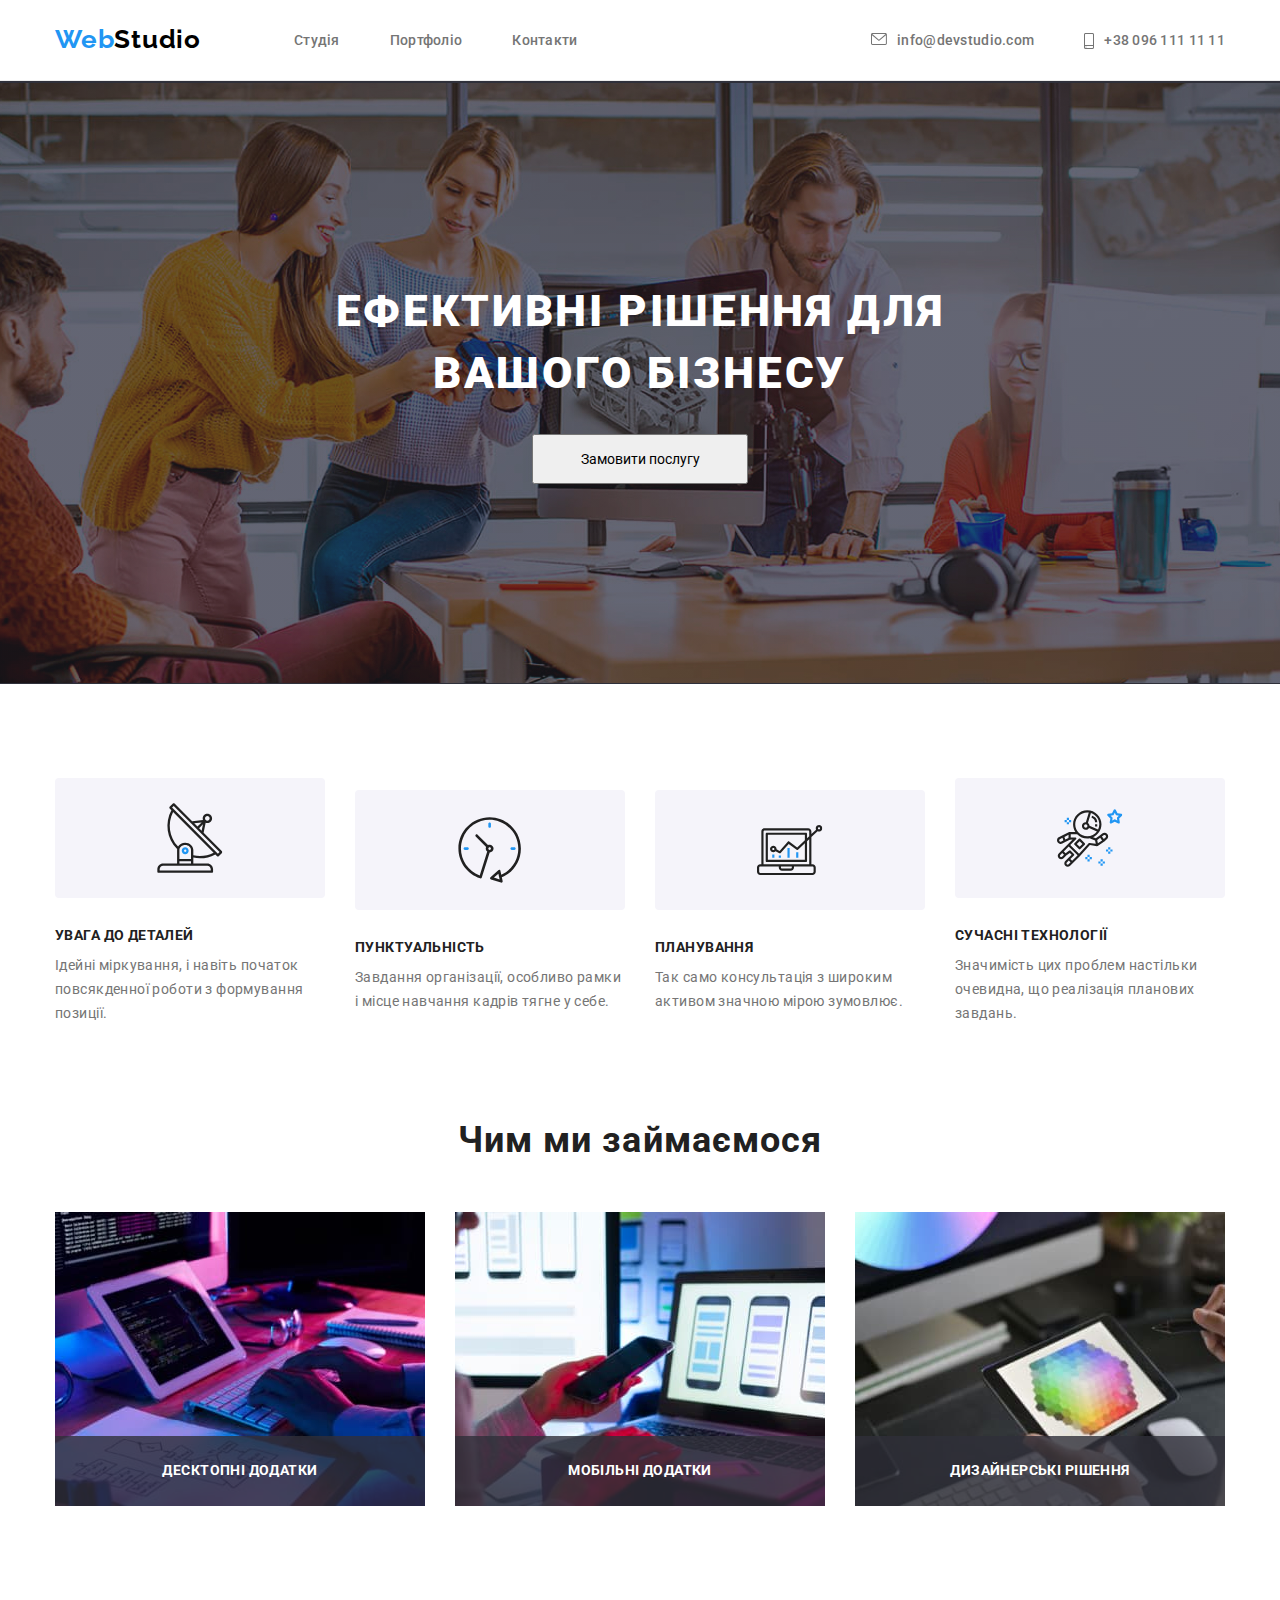
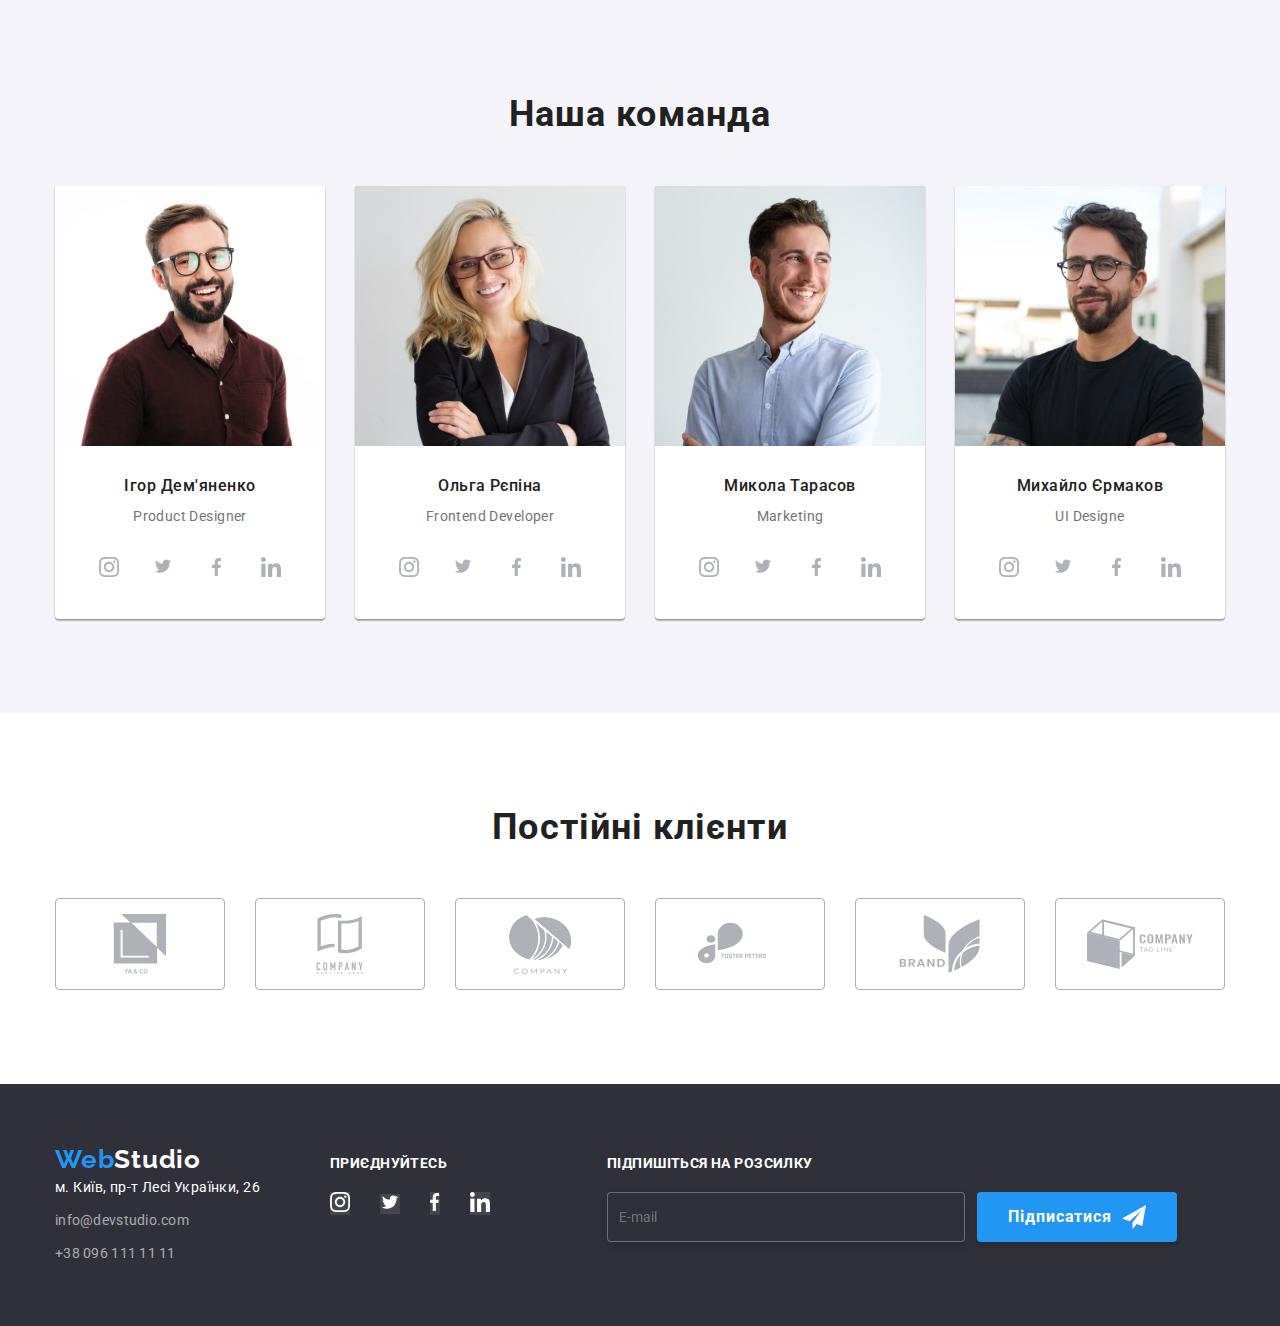
==== index.html @ f2c95564 "Добавляет много чего" ====
<!DOCTYPE html>
<html lang="uk">
  <head>
    <meta charset="UTF-8" />
    <meta http-equiv="X-UA-Compatible" content="IE=edge" />
    <meta name="viewport" content="width=device-width, initial-scale=1.0" />
    <link
      rel="stylesheet"
      href="https://cdnjs.cloudflare.com/ajax/libs/modern-normalize/1.1.0/modern-normalize.min.css"
    />
    <link rel="preconnect" href="https://fonts.googleapis.com" />
    <link rel="preconnect" href="https://fonts.gstatic.com" crossorigin />
    <link
      href="https://fonts.googleapis.com/css2?family=Raleway:wght@700&family=Roboto:wght@400;500;700;900&display=swap"
      rel="stylesheet"
    />
    <link rel="stylesheet" href="./css/styles.css" />
    <link rel="stylesheet" href="./css/header.css">
    <link rel="stylesheet" href="./css/logo.css">
    <link rel="stylesheet" href="./css/main.min.css">
    <title>Web Studio</title>
  </head>
  <body>
    <header class="header">
      <div class="container">
        <div class="header__flex">
            <nav class="header__nav">
              <a class="logo header__logo" href="./index.html"><span class="logo__cover">Web</span>Studio</a>
                <ul class="list header__list">
                  <li>
                    <a class="link header__link header__link--active" href="./index.html">Студія</a>
                  </li>
                  <li>
                    <a class="link header__link" href="./portfolio.html">Портфоліо</a>
                  </li>
                  <li>
                    <a class="link header__link" href="#">Контакти</a>
                  </li>
                </ul>
              </nav>
            <ul class="list header__list-contact">
              <li>
                <a class="link contact header__contact" href="mailto:info@devstudio.com"><svg width="16" height="12">
                  <use href="./images/icons.svg#envelope"></use>
                </svg>info@devstudio.com</a>
              </li>
              <li>
                <a class="link contact header__contact" href="tel:+380961111111"><svg width="10" height="16">
                  <use class="icon" href="./images/icons.svg#smartphone">
                  </use>
                </svg>+38 096 111 11 11</a>
              </li>
            </ul>
        </div>
      </div>
    </header>
    <main>
      <section class="hero">
        <div class="container"> 
          <h1 class="hero__title">Ефективні рішення для вашого бізнесу</h1>
          <button class="buttom hero__button" data-modal-open type="button">
            <span class="hero__button-text">Замовити послугу<span>
          </button>
        </div>
      </section>
      <section class="features">
        <div class="container">
            <h2 class="visually-hidden">Особливості</h2>
          <ul class="list list-cards">
            <li class="list-cards__card">
              <div class="features__icon">
                <svg width="65.32" height="70">
                  <use href="./images/icons.svg#group"></use>
                </svg>
              </div>
              <h3 class="features__title">Увага до деталей</h3>
              <p class="features__text">
                Ідейні міркування, і навіть початок повсякденної роботи з формування позиції.
              </p>
            </li>
            <li class="list-cards__card">
              <div class="features__icon">
                <svg width="65.32" height="70">
                  <use href="./images/icons.svg#clock"></use>
                </svg>
              </div>
              <h3 class="features__title">Пунктуальність</h3>
              <p class="features__text">Завдання організації, особливо рамки і місце навчання кадрів тягне у себе.</p>
            </li>
            <li class="list-cards__card">
              <div class="features__icon">
                <svg width="65.32" height="70">
                  <use href="./images/icons.svg#diagram"></use>
                </svg>
              </div>
              <h3 class="features__title">Планування</h3>
              <p class="features__text">Так само консультація з широким активом значною мірою зумовлює.</p>
            </li>
            <li class="list-cards__card">
              <div class="features__icon">
                <svg width="65.32" height="70">
                  <use href="./images/icons.svg#astronaut"></use>
                </svg>
              </div>
              <h3 class="features__title">Сучасні технології</h3>
              <p class="features__text">
                Значимість цих проблем настільки очевидна, що реалізація планових завдань.
              </p>
            </li>
          </ul>
        </div>
      </section>
      <section class="development">
        <div class="container">
            <h2 class="title title--center">Чим ми займаємося</h2>
          <ul class="list list-cards">
            <li class="development__item"><img src="./images/1.jpg" alt="розробка програми" width="370" height="294" />
            <div class="development__label">
                <h3 class="development__title">Десктопні додатки</h3>
              </div>
            </li>
            <li class="development__item">
              <img 
                src="./images/2.jpg"
                alt="розробка дизайну для мобільних програм"
                width="370"
                height="294"
              />
              <div class="development__label">
                <h3 class="development__title">Мобільні додатки</h3>
              </div>
            </li>
            <li class="development__item">
              <img src="./images/3.jpg" alt="вибір кольору до дизайну" width="370" height="294" />
              <div class="development__label">
                <h3 class="development__title">Дизайнерські рішення</h3>
              </div>
            </li>
          </ul>
        </div>
      </section>
     <section class="employee">
        <div class="container">
          <h2 class="title title--center">Наша команда</h2>
          <ul class="list list-cards">
            <li class="list-cards__card employee__cart">
              <img
                src="./images/4.jpg"
                alt="чоловік у червоній сорочці на білому тлі"
                width="270"
                height="260"
              />
              <div class="employee__label">
                <h3 class="employee__title">Ігор Дем'яненко</h3>
                <span class="employee__text">Product Designer</span>
                <ul class="list list-social">
                <li class="list-social__item">
                  <a class="link-social" href="">
                    <svg width="20" height="20">
                      <use href="./images/icons.svg#instagram"></use>
                    </svg>
                  </a>
                </li>
                <li class="list-social__item">
                  <a class="link-social" href="">
                    <svg width="20" height="16.25">
                      <use href="./images/icons.svg#twitter"></use>
                    </svg>
                  </a>
                </li>
                <li class="list-social__item">
                  <a class="link-social" href="">
                    <svg class="social-icon" width="10" height="20">
                      <use href="./images/icons.svg#facebook"></use>
                    </svg>
                  </a>
                </li>
                <li class="list-social__item">
                  <a class="link-social" href="">
                    <svg class="social-icon" width="20" height="20">
                      <use href="./images/icons.svg#linkedin"></use>
                    </svg>
                  </a>
                </li>
              </ul>
            </div>
            </li>
            <li class="list-cards__card employee__cart">
              <img
                src="./images/5.jpg"
                alt="женьшина в чорний жакет на білому тлі"
                width="270"
                height="260"
              />
              <div class="employee__label">
                <h3 class="employee__title">Ольга Рєпіна</h3>
                <span class="employee__text">Frontend Developer</span>
                  <ul class="list list-social">
                <li class="list-social__item">
                  <a class="link-social" href="">
                    <svg width="20" height="20">
                      <use href="./images/icons.svg#instagram"></use>
                    </svg>
                  </a>
                </li>
                <li class="list-social__item">
                  <a class="link-social" href="">
                    <svg width="20" height="16.25">
                      <use href="./images/icons.svg#twitter"></use>
                    </svg>
                  </a>
                </li>
                <li class="list-social__item">
                  <a class="link-social" href="">
                    <svg class="social-icon" width="10" height="20">
                      <use href="./images/icons.svg#facebook"></use>
                    </svg>
                  </a>
                </li>
                <li class="list-social__item">
                  <a class="link-social" href="">
                    <svg class="social-icon" width="20" height="20">
                      <use href="./images/icons.svg#linkedin"></use>
                    </svg>
                  </a>
                </li>
              </ul>
              </div>
            </li>
            <li class="list-cards__card employee__cart">
              <img
                src="./images/6.jpg"
                alt="чоловік у синій сорочці на білому тлі"
                width="270"
                height="260"
              />
              <div class="employee__label">
                <h3 class="employee__title">Микола Тарасов</h3>
                <span class="employee__text">Marketing</span>
                  <ul class="list list-social">
                <li class="list-social__item">
                  <a class="link-social" href="">
                    <svg width="20" height="20">
                      <use href="./images/icons.svg#instagram"></use>
                    </svg>
                  </a>
                </li>
                <li class="list-social__item">
                  <a class="link-social" href="">
                    <svg width="20" height="16.25">
                      <use href="./images/icons.svg#twitter"></use>
                    </svg>
                  </a>
                </li>
                <li class="list-social__item">
                  <a class="link-social" href="">
                    <svg class="social-icon" width="10" height="20">
                      <use href="./images/icons.svg#facebook"></use>
                    </svg>
                  </a>
                </li>
                <li class="list-social__item">
                  <a class="link-social" href="">
                    <svg class="social-icon" width="20" height="20">
                      <use href="./images/icons.svg#linkedin"></use>
                    </svg>
                  </a>
                </li>
              </ul>
              </div>
            </li>
            <li class="list-cards__card employee__cart">
              <img
                src="./images/7.jpg"
                alt="чоловік у чорній футболці на даху"
                width="270"
                height="260"
              />
              <div class="employee__label">
                <h3 class="employee__title">Михайло Єрмаков</h3>
                <span class="employee__text">UI Designe</span>
                  <ul class="list list-social">
                <li class="list-social__item">
                  <a class="link-social" href="">
                    <svg width="20" height="20">
                      <use href="./images/icons.svg#instagram"></use>
                    </svg>
                  </a>
                </li>
                <li class="list-social__item">
                  <a class="link-social" href="">
                    <svg width="20" height="16.25">
                      <use href="./images/icons.svg#twitter"></use>
                    </svg>
                  </a>
                </li>
                <li class="list-social__item">
                  <a class="link-social" href="">
                    <svg class="social-icon" width="10" height="20">
                      <use href="./images/icons.svg#facebook"></use>
                    </svg>
                  </a>
                </li>
                <li class="list-social__item">
                  <a class="link-social" href="">
                    <svg class="social-icon" width="20" height="20">
                      <use href="./images/icons.svg#linkedin"></use>
                    </svg>
                  </a>
                </li>
              </ul>
              </div>
            </li>
          </ul>
        </div>
      </section>
      <section  class="clients">
        <div class="container">
          <h2 class="title title--center">Постійні клієнти</h2>
          <ul class="list">
            <li>
              <a class="clients__link" href="">
                <svg width="106" height="60">
                  <use href="./images/icons.svg#company-1"></use>
                </svg>
              </a>
            </li>
            <li>
              <a class="clients__link" href="">
                <svg width="106" height="60">
                  <use href="./images/icons.svg#company-2"></use>
                </svg>
              </a>
            </li>
            <li>
              <a class="clients__link" href="">
                <svg width="106" height="60">
                  <use href="./images/icons.svg#company-3"></use>
                </svg>
              </a>
            </li>
            <li>
              <a class="clients__link" href="">
                <svg width="106" height="60">
                  <use href="./images/icons.svg#company-4"></use>
                </svg>
              </a>
            </li>
            <li>
              <a class="clients__link" href="">
                <svg width="106" height="60">
                  <use href="./images/icons.svg#company-5"></use>
                </svg>
              </a>
            </li>
            <li>
              <a class="clients__link" href="">
                <svg width="106" height="60">
                  <use href="./images/icons.svg#company-6"></use>
                </svg>
              </a>
            </li>
          </ul>
        </div>
      </section>
    </main>
    <footer class="bottom-section">
      <div class="container">
        <div class="bottom-contact"> 
          <a class="logo logo--white" href="./index.html">
          <span class="logo__cover">Web</span>Studio</a>
        <address class="bottom-text"><span class="bottom-span">м. Київ, пр-т Лесі Українки, 26</span></address>
        <address>
          <ul>
          <span class="bottom-span"><a class="link bottom-contact" href="mailto:info@devstudio.com">info@devstudio.com</a></span>
          <a class="link bottom-contact" href="tel:+380961111111">+38 096 111 11 11</a>
          </ul>
        </address>
      </div>
        <div class="social-card">
          <h3 class="bottom-title">Приєднуйтесь</h3>
          <ul class="list social-list" >
            <li class="social-item">
              <a class="social-link" href="">
                <svg class="social-icon" width="20" height="20">
                  <use href="./images/icons.svg#instagram"></use>
                </svg>
              </a>
            </li>
            <li class="social-item">
              <a class="social-link" href="">
                <svg class="social-icon"  width="20" height="16.25">
                  <use href="./images/icons.svg#twitter"></use>
                </svg>
              </a>
            </li>
            <li class="social-item">
              <a class="social-link" href="">
                <svg class="social-icon" width="10" height="20">
                  <use href="./images/icons.svg#facebook"></use>
                </svg>
              </a>
            </li>
            <li class="social-item">
              <a class="social-link" href="">
                <svg class="social-icon" width="20" height="20">
                  <use href="./images/icons.svg#linkedin"></use>
                </svg>
              </a>
            </li>
          </ul>
        </div>
        <form class="footer-form" name="subscription-form">
          <div role="group" class="subscription-fieldset">
            <h3 class="subscription-title">Підпишіться на розсилку</h3>
            <label for="subscription" class="subscription-label visually-hidden">E-mail</label>
            <input type="email" id="subscription" class="subscription-input" placeholder="E-mail">
          </div>
          <button type="submit" class="subscription-button">
            <span class="subscription-text">Підписатися</span>
            <svg class="subscription-icon" width="24" height="24">
              <use href="./images/icons.svg#send-icon"></use>
            </svg>
          </button>
        </form>
      </div>
    </footer>
    <div class="backdoor is-hidden" data-modal>
      <div class="modal">
        <buttom class="close-buttom" type="buttom" data-modal-close>
          <svg class="close-icon" width="18" height="18">
            <use href="./images/icons.svg#close-icon"></use>
          </svg>
        </buttom>
        <form class="modal-form">
            <h3 class="modal-title">Залиште свої дані, ми вам передзвонимо</h3>
            <div class="modal-field">
              <label for="name" class="modal-ladel">Ім'я</label>
              <input type="text" name="user-name" id="name" class="modal-input">
                <svg width="18" height="18" class="modal-icon">
                  <use href="./images/icons.svg#person-icon"></use>
                </svg>
            </div>
            <div class="modal-field">
              <label for="tel" class="modal-ladel">Телефон</label>
              <input type="text" name="user-tel" id="tel" class="modal-input">
              <svg width="18" height="18" class="modal-icon">
                <use href="./images/icons.svg#phone-icon"></use>
              </svg>
            </div>
            <div class="modal-field">
              <label for="email" class="modal-ladel">Пошта</label>
              <input type="email" name="user-email" id="email" class="modal-input">
              <svg width="18" height="18" class="modal-icon">
                <use href="./images/icons.svg#email-icon"></use>
              </svg>
            </div>
            <div class="modal-field">
              <label for="comment" class="modal-ladel">Коментар</label>
              <textarea name="user-comment" id="comment" class="modal-input" placeholder="Введіть текст"></textarea>
            </div>
            <div class="modal-checkbox">
              <input type="checkbox" name="contract" id="contract" class="checkbox-input visually-hidden">
              </label>
              <svg width="16" height="15" class="checkbox-icon">
                <use href="./images/icons.svg#check-icon"></use>
              </svg>
              <label for="contract" class="checkbox-label"> 
                Погоджуюся з розсилкою та приймаю
              </label>
                <a href="" class="modal-link">Умови договору</a>
            </div>
            <button type="submit" class="button modal-buttom">Відправити</button>
          </form>
      </div>
    </div>
    <script src="./js/modal.js"></script>
  </body>
</html>
---- css/styles.css ----
:root{
    --pramary-icon-color:#AFB1B8;
    --secondery-icon-color:#fff;
    --pramary-ivon-color-bottom:rgba(255, 255, 255, 0.1);

    --background-color: #FFF;
    --pramiry-color: #757575;
    --secondory-color:#212121;
    --company-color:#2196F3;

    --footer-contact-color: rgba(255, 255, 255, 0.6);

    --pramiry-button-color: #fff;
    --secondory-button-color: #212121;
    --pramiry-button-background-color: #2196F3;
    --secondory-button-background-color: #F5F4FA; 
}

/* body
{
    color: var(--pramiry-color);
    background-color: var(--background-color);
    font-family: 'Roboto', sans-serif;
    font-size: 14px;

    letter-spacing: 0.03em;
}

img{
    display: block;
    max-width: 100%;
    height: auto;    
}

h1,
h2,
h3,
p,
ul
{
    margin: 0px;
    padding: 0px;   
} */

/* visually hidden */
/* .visually-hidden {
    position: absolute;
    white-space: nowrap;
    width: 1px;
    height: 1px;
    overflow: hidden;
    border: 0;
    padding: 0;
    clip: rect(0 0 0 0);
    clip-path: inset(50%);
    margin: -1px;
} */

/* Container */
/* .container{
    width: 1200px;

    margin-left: auto;
    margin-right: auto;

    padding-left: 15px;
    padding-right: 15px;
} */
/* list */
/* .list {
    display: flex;
    list-style: none;
} */

/* links */
/* .link {
    color: inherit;

    transition-property: color;
    transition-duration: 250ms;
    transition-timing-function: cubic-bezier(0.4, 0, 0.2, 1);

    font-size: inherit;

    line-height: 1.14;
    letter-spacing: 0.02em;
    text-decoration: none;
}
.link:hover,
.link:focus {
    color: var(--company-color);
    fill:currentColor;
} */

/* button */
/* .button {
    cursor: pointer;

    transition-property:color, background-color, box-shadow;
    transition-duration: 250ms;
    transition-timing-function: cubic-bezier(0.4, 0, 0.2, 1);

    padding: 6px 22px;

    color: var(--secondory-button-color);
    background-color: var(--secondory-button-background-color);

    font-family: inherit;
    font-weight: 500;
    font-size: 16px;

    border-radius: 4px;
    
    line-height: 1.6;
    letter-spacing: 0.03em;

    border: 0;
} */
/* .button:hover,
.button:focus {
    color: var(--pramiry-button-color);
    background-color: var(--pramiry-button-background-color);
    box-shadow: 0px 3px 1px rgba(0, 0, 0, 0.1), 0px 1px 2px rgba(0, 0, 0, 0.08), 0px 2px 2px rgba(0, 0, 0, 0.12);
} */
/* title */
/* .title {
    text-align: center;

    margin-bottom: 50px;

    color: var(--secondory-color);

    font-weight: 700;
    font-size: 36px;

    line-height: 1.16;
    letter-spacing: 0.03em;
} */

/* header */
/* .header-section{
    border-bottom: 1px solid #ECECEC;
}
.flex-header{
    display: flex;
    align-items: center;
    justify-content: space-between;
}
.flex-nav{
    display: flex;
    align-items: center;
    gap: 93px;
}
.list-nav{
    display: flex;
    gap:50px;
}
.list-nav .navigation-link{
    padding-top: 33px;
    padding-bottom: 31px;
} */
/* .logo{
    color: #000000;

    font-family: 'Raleway';
    font-weight: 700;
    font-size: 26px;

    line-height: 1.2;
    letter-spacing: 0.03em;

    text-decoration: none;
} */
/* .logo-cover{
    padding-top: 24px;
    padding-bottom: 25px;
    color: var(--company-color);
} */
/* .navigation-link {
    position: relative;
    color: var(--secondory-color);

    font-weight: 500;

    line-height: 1.14;
    letter-spacing: 0.02em;
}
.transition-link::after
{
    display: block;
    position: absolute;
    bottom: 0px;
    
    transform: scaleX(0);
    transition-property: transform;
    transition-duration: 250ms;
    transition-timing-function: cubic-bezier(0.4, 0, 0.2, 1);
    
    background-color: var(--company-color);
    
    border-radius: 2px;
    width: 100%;
    height: 4px;
    content: '';
}
.transition-link:hover::after,
.transition-link:focus::after{
    transform: scaleX(1);
}
.link.this-page{
    position: relative;

    color: var(--company-color);
}
*/
/* .this-page::after
{
    display: flex;
    position: absolute;
    bottom: 0px;

    background-color: var(--company-color);

    border-radius: 2px;
    width: 100%;
    height: 4px;
    content: '';    
} */
/* .top-contact {
    padding-top: 33px;
    padding-bottom: 31px;

    display: flex;
    align-items: center;
    gap: 10px;
    fill: currentColor;

    font-weight: 500;

    line-height: 1.14;
    letter-spacing: 0.02em;
} */
/* .list.list-contact{
    gap: 50px;
} */
/* hero section */
/* .hero-section{
    background-image: linear-gradient(rgba(47, 48, 58, 0.4),rgba(47, 48, 58, 0.4)),url("../images/hero-image.jpg");
    background-size: 1600px;
    background-repeat: no-repeat;
    background-position: center;

    padding-bottom: 200px;
    padding-top: 200px;

    background-color: #2F303A;
}
.hero-title{
    margin-bottom: 30px;

    text-align: center;
    margin-left: auto;
    margin-right: auto;

    max-width: 696px;

    color: #FFFFFF;

    font-weight: 900;
    font-size: 44px;

    line-height: 1.4;
    letter-spacing: 0.06em;

    text-transform: uppercase;
}
.hero-button{
    padding: 0px;
    margin-left: auto;
    margin-right: auto;
    display: block;

    background-color: var(--company-color);
    color: var(--pramiry-button-color);
    box-shadow: 0px 4px 4px rgba(0, 0, 0, 0.15);

    font-family: inherit;
    font-weight: 700;
    font-size: 16px;
    line-height: 1.9;

    letter-spacing: 0.06em;

    border: none;
    border-radius: 4px;

    cursor: pointer;
}
.hero-button .button-text{

    display: block;
    padding: 10px 32px;
} */
/* features section */
/* .features-section{
    padding-top: 94px;
    padding-bottom: 0px;
}
.features-icon{
    display: flex;
    justify-content: center;
    align-items: center;

    margin-bottom: 30px;

    width: 270px;
    height: 120px;

    background: #F5F4FA;
    border-radius: 4px;
}
.features-title{
    margin-bottom: 10px;

    color: var(--secondory-color);

    font-weight: 700;
    font-size: inherit;
    
    line-height: 1.14;
    letter-spacing: 0.03em;
    text-transform: uppercase;
}
.list-features{
    flex-wrap: wrap;
    gap:30px;
}
.list-features .item{
    flex-basis: calc((100%-90px)/5);
}
.features-text{
    line-height: 1.71em;
} */
/* development-section */
/* .development-section{
    padding-top: 94px;
    padding-bottom: 94px;
}
.list-developmen{
    flex-wrap: wrap;
    gap: 30px;
    justify-content: center;
}
.developmen-item{
    position: relative;
}
.developmen-div
{
    position: absolute;

    bottom: 0px;

    padding-top: 27px;

    background-color: rgba(47, 48, 58, 0.8);
    width: 370px;
    height: 70px;    
}
.developmen-title{
    font-weight: 700;
    font-size: 14px;
    line-height: 1.14em;
    text-transform: uppercase;
    color: #FFFFFF;
} */
/* employee section */
/* .employee-section{
    background-color: #F5F4FA;

    padding-top: 94px;
    padding-bottom: 94px;
}
.list-employee{
    flex-wrap: wrap;
    gap: 30px;
    justify-content: center;
}
.employee-cart{
    background-color: var(--background-color);
    box-shadow: 0px 1px 3px rgba(0, 0, 0, 0.12), 0px 1px 1px rgba(0, 0, 0, 0.14), 0px 2px 1px rgba(0, 0, 0, 0.2);
    border-radius: 0px 0px 4px 4px;
} */    
/* .card-text{
    text-align: center;
    padding-top: 30px;
    padding-bottom: 30px;
}
.employee-card-title{
    margin-bottom: 10px;

    color: var(--secondory-color);

    font-weight: 500;
    font-size: 16px;

    line-height: 1.19;
    letter-spacing: 0.03em;
}
.employee-card-text{
    line-height: 1.71;
} */

/* .social-list {
    display: flex;
    justify-content: center;
    margin-top: 16px;
    gap: 10px;
}

.social-item {
    width: 44px;
    height: 44px;
    border-radius: 50%;
    background-color: var(--background-color);
}

.social-link {
    transition-property: fill, background-color;
    transition-duration: 250ms;
    transition-timing-function: cubic-bezier(0.4, 0, 0.2, 1);
    fill: var(--pramary-icon-color);
}

.social-link:hover,
.social-link:focus {
    background-color: var(--company-color);
    fill: var(--secondery-icon-color);
}
.social-link{
    display: flex;
    width: 44px;
    height: 44px;
    border-radius: 50%;
    justify-content: center;
    align-items: center;
    gap: 10px;
} */
/* clients section */
.clients-section{
    padding-top: 94px;
    padding-bottom: 94px;
}
.clients-list{
    justify-content: center;
    gap: 30px;
}
.clients-link{
    display: flex;
    justify-content: center;
    align-items: center;

    transition-property: fill, border-color;
    transition-duration: 250ms;
    transition-timing-function: cubic-bezier(0.4, 0, 0.2, 1);

    fill: var(--pramary-icon-color);

    width: 170px;
    height: 92px;

    border: 1px solid #AFB1B8;
    border-radius: 4px;
}
.clients-link:hover,
.clients-link:focus{
    border-color: var(--company-color);
    fill: var(--company-color);
}
/* footer */
.bottom-section{
    background-color: #2F303A;
}
.bottom-section .container
{
    display: flex;
    align-items: baseline; 
    padding-top: 60px;
    padding-bottom: 60px;
}
/* .logo.bottom-logo {
    display: block;
    color: #FFFFFF;
    margin-bottom: 20px;
} */
.bottom-text{
    color: #fff;

    font-style: inherit;
    font-weight: 400;

    line-height: 1.7;
    letter-spacing: 0.03em;
}
.bottom-span{
    display: block;
   margin-bottom: 9px; 
}
.bottom-contact {
    color: rgba(255, 255, 255, 0.6);

    font-weight: 400;
    font-style:normal;

    line-height: 1.7;
    letter-spacing: 0.03em;
}
.bottom-title{
    margin-bottom : 20px;

    color: #fff;

    font-size: 14px;
    font-weight: 700;
    line-height: 1.14;
    letter-spacing: 0.03em;
    text-transform: uppercase;

}
.social-card{
    margin-left: 70px;
}
.social-card .social-item{
    background-color: var(--pramary-ivon-color-bottom);
}
.social-card .social-link{
    fill: var(--secondery-icon-color);
}
.social-card .social-link:hover,
.social-card .social-link:focus{
    background-color: var(--company-color);

}
/* Footer form */
.footer-form{
    display: flex;
    justify-content: center;
    align-items: flex-end;
    margin-left: 117px;
}
.subscription-title{
    margin-bottom: 20px;

    color: #fff;

    font-size: 14px;
    font-weight: 700;
    line-height: 1.14;
    letter-spacing: 0.03em;
    text-transform: uppercase;
}

.subscription-input{
    color: #fff;

    padding: 11px;

    background-color: #2F303A;
    filter: drop-shadow(0px 4px 4px rgba(0, 0, 0, 0.15));

    outline: none;
    border-radius: 4px;
    border: 1px solid rgba(255, 255, 255, 0.3);

    width: 358px;
    height: 50px;

}
.subscription-button{
    margin-left: 12px;
    display: flex;
    justify-content: center;
    align-items: center;
    gap:10px;

    width: 200px;
    height: 50px;

    border: none;
    border-radius: 4px;

    background-color: var(--company-color);

    box-shadow: 0px 4px 4px rgba(0, 0, 0, 0.15);
}
.subscription-text{
    color: #fff;
    font-weight: 700;
    font-size: 16px;
    line-height: 1.8;
    letter-spacing: 0.06em;
}
.subscription-icon{
    fill: #fff;
}

/* product section */
.product-section{
    padding-top: 94px;
    padding-bottom: 94px;
}
.list-botton
{
    display: flex;
    justify-content: center;
    align-items: center;
    
    margin-bottom: 56px;
}
.list-botton .item:not(:last-child)
{
    margin-right: 8px;    
}
.product-card{
    flex-wrap: wrap;
    gap: 30px;
    justify-content: center;
}
.product-item{
    position: relative;
    overflow: hidden;
    transition-property: box-shadow;
    transition-duration: 250ms;
    transition-timing-function: cubic-bezier(0.4, 0, 0.2, 1);

    background-color: var(--background-color);
    border: 1px solid #EEEEEE;
    width: 370px;
}
.product-link{
    overflow: hidden;
    text-decoration: none;
}
.product-description {
    position: absolute;
    left: 0px;
    top: 0px;
    width: 100%;
    height: 100%;
    transform: translateY(100%);
    transition-property: transform;
    transition-duration: 250ms;
    transition-timing-function: cubic-bezier(0.4, 0, 0.2, 1);

    background-color: rgba(33, 150, 243, 0.9);
}
.description-text{
    margin: 63px 24px;
}
.product-item:focus,
.product-item:hover {
    box-shadow: 0px 1px 1px rgba(0, 0, 0, 0.12), 0px 4px 4px rgba(0, 0, 0, 0.06), 1px 4px 6px rgba(0, 0, 0, 0.16);
}
.product-link:hover .product-description,
.product-link:focus .product-description{
    transform: translateY(0%);
}
.description-text{
    font-size: 18px;
    line-height: 1.55em;
    
    letter-spacing: 0.03em;
    
    color: #FFFFFF;
}
.product-title{
    margin-bottom: 4px;
    color: var(--secondory-button-color);

    font-weight: 700;
    font-size: 18px;
    line-height: 2;

    letter-spacing: 0.06em;
}
.product-text{
    position: relative;
    z-index: 1;
    padding: 20px 24px;
    border: 1px solid #EEEEEE;
    background-color: var(--background-color);
}
.product-span{
    color: var(--pramiry-color);

    font-size: 16px;

    line-height: 1.8;
    letter-spacing: 0.03em;
}
/* Modal */
.backdoor{
    position: fixed;
    opacity: 1;
    transition-property: opacity, visibility;
    transition-duration: 250ms;
    transition-timing-function: cubic-bezier(0.4, 0, 0.2, 1);

    left: 0px;
    top: 0px;
    width: 100%;
    height: 100%;

    background-color: rgba(0, 0, 0, 0.2);
}
.backdoor.is-hidden
{
    opacity: 0;
}
.modal{
    position: absolute;

    transition-property: border-color;
    transition-duration: 250ms;
    transition-timing-function: cubic-bezier(0.4, 0, 0.2, 1);

    top: 50%;
    left: 50%;

    transform: translate(-50%, -50%);

    z-index: 3;

    width: 528px;
    height: 581px;

    background-color: var(--background-color);
}
.close-buttom {
    display: flex;
    align-items: center;
    justify-content: center;

    transition-property: fill;
    transition-duration: 250ms;
    transition-timing-function: cubic-bezier(0.4, 0, 0.2, 1);

    position: absolute;
    right: 8px;
    top: 8px;

    border-radius: 50%;

    width: 30px;
    height: 30px;
    background-color: var(--background-color);
    border: 1px solid rgba(0, 0, 0, 0.1);
}
.close-buttom:hover,
.close-buttom:focus{
    fill: var(--company-color);
    cursor: pointer;
}
.is-hidden{
    opacity: 0;
    pointer-events: none;
    visibility: hidden;
}

/* Modal form */
.modal-form{
    margin: 40px;
}
.modal-title{
    margin-bottom: 12px;

    color: var(--secondory-color);
    font-size: 20px;
    line-height: 1.15;
    text-align: center;
    letter-spacing: 0.03em;
}
.modal-field{
    position: relative;
    margin-bottom: 10px;
}
.modal-ladel{
    display: block;

    margin-bottom: 4px;

    font-size: 12px;
    line-height: 1.16;
    letter-spacing: 0.01em;

    cursor: pointer;
}
.modal-input{

    padding: 11px 11px 11px 32px;

    width: 100%;
    height: 40px;   
    border-radius: 4px;

    border: 1px solid rgba(33, 33, 33, 0.2);
    border-radius: 4px;
    outline: none;

    cursor: pointer;
}
.modal-input{
    transition-property: border-color;
    transition-duration: 250ms;
    transition-timing-function: cubic-bezier(0.4, 0, 0.2, 1);
}
.modal-icon {
    transition-property: fill;
    transition-duration: 250ms;
    transition-timing-function: cubic-bezier(0.4, 0, 0.2, 1);

    position: absolute;
    left: 12px;
    top: 28px;

    cursor: pointer;
}
.modal-input:hover,
.modal-input:focus
{
    border-color: var(--company-color);
}
.modal-input:hover ~ .modal-icon,
.modal-input:focus~.modal-icon
{
    fill:var(--company-color);  
}
textarea[class="modal-input"]{
    resize: none;
    height: 120px;
    margin-bottom: 10px;
}
.modal-input::placeholder {
    font-size: 12px;
    line-height: 1.16;
    letter-spacing: 0.01em;
}
.modal-checkbox{
    position: relative;
    text-align: center;
    margin-bottom: 30px;
}
.modal-link{
    color: var(--company-color);
    cursor: pointer;

}
.modal-buttom{
    display: block;

    font-weight: 700;
    font-size: 16px;
    line-height: 1.8;

    letter-spacing: 0.06em;

    color: #FFFFFF;

    margin-left: auto;
    margin-right: auto;

    width: 200px;
    height: 50px;
    
    background-color: var(--company-color);

    box-shadow: 0px 4px 4px rgba(0, 0, 0, 0.15);

    border: none;
    border-radius: 4px;
}
.checkbox-icon{
    position: absolute;
    top: 0px;
    left: 12px;
    border: 2px solid var(--secondory-color);
    border-radius: 4px;
}
.checkbox-input:checked + .checkbox-icon{
    background-color: var(--company-color);
    border: none;
}
---- css/header.css ----
/* .header{
    border-bottom: 1px solid #ECECEC;
}

.header__flex{
    display: flex;
    align-items: center;
    justify-content: space-between;
}

.header__nav {
    display: flex;
    align-items: center;
    gap: 93px;
}

.header__list{
    display: flex;
    gap: 50px;
}

.header__link{
    position: relative;

    padding-top: 33px;
    padding-bottom: 31px;

    color: var(--secondory-color);

    font-weight: 500;

    line-height: 1.14;
    letter-spacing: 0.02em;
}

.header__link::after {
    display: block;
    position: absolute;
    bottom: 0px;

    transform: scaleX(0);
    transition-property: transform;
    transition-duration: 250ms;
    transition-timing-function: cubic-bezier(0.4, 0, 0.2, 1);

    background-color: var(--company-color);

    border-radius: 2px;
    width: 100%;
    height: 4px;
    content: '';
}

.header__link:hover::after,
.header__link:focus::after {
    transform: scaleX(1);
}

.header__link--active {
    position: relative;

    color: var(--company-color);
}

.header__link--active::after {
    display: flex;
    position: absolute;
    bottom: 0px;

    background-color: var(--company-color);

    border-radius: 2px;
    width: 100%;
    height: 4px;
    content: '';
}
.header__logo{
    padding-top: 24px;
    padding-bottom: 25px;
}
.header__contact{
    padding-top: 33px;
    padding-bottom: 31px;
        
    display: flex;
    align-items: center;
    gap: 10px;
    fill: currentColor;
        
    font-weight: 500;
        
    line-height: 1.14;
    letter-spacing: 0.02em;
}
.header__list-contact{
    display: flex;
    align-items: center;
    gap: 50px;
    fill: currentColor;
    
    padding-top: 33px;
    padding-bottom: 31px;
    
    font-weight: 500;
        
    line-height: 1.14;
    letter-spacing: 0.02em;
} */
---- css/logo.css ----
.logo {
    color: #000000;

    font-family: 'Raleway';
    font-weight: 700;
    font-size: 26px;

    line-height: 1.2;
    letter-spacing: 0.03em;

    text-decoration: none;
}
.logo__cover {
    color: var(--company-color);
}
.logo--white{
    color: #fff;
}
---- css/main.min.css ----
body{color:var(--pramiry-color);background-color:var(--background-color);font-family:"Roboto",sans-serif;font-size:14px;letter-spacing:.03em}img{display:block;max-width:100%;height:auto}h1,h2,h3,p,ul{margin:0px;padding:0px}.visually-hidden{position:absolute;white-space:nowrap;width:1px;height:1px;overflow:hidden;border:0;padding:0;clip:rect(0 0 0 0);-webkit-clip-path:inset(50%);clip-path:inset(50%);margin:-1px}.container{width:1200px;margin-left:auto;margin-right:auto;padding-left:15px;padding-right:15px}.list{display:-webkit-box;display:-ms-flexbox;display:flex;list-style:none;-webkit-box-align:center;-ms-flex-align:center;align-items:center;-webkit-box-pack:center;-ms-flex-pack:center;justify-content:center;gap:30px}.link{color:inherit;-webkit-transition-property:color;transition-property:color;-webkit-transition-duration:250ms;transition-duration:250ms;-webkit-transition-timing-function:cubic-bezier(0.4, 0, 0.2, 1);transition-timing-function:cubic-bezier(0.4, 0, 0.2, 1);font-size:inherit;line-height:1.14;letter-spacing:.02em;text-decoration:none}.link:hover,.link:focus{color:var(--company-color);fill:currentColor}.button{cursor:pointer;-webkit-transition-property:color,background-color,-webkit-box-shadow;transition-property:color,background-color,-webkit-box-shadow;transition-property:color,background-color,box-shadow;transition-property:color,background-color,box-shadow,-webkit-box-shadow;-webkit-transition-duration:250ms;transition-duration:250ms;-webkit-transition-timing-function:cubic-bezier(0.4, 0, 0.2, 1);transition-timing-function:cubic-bezier(0.4, 0, 0.2, 1);color:#212121;background-color:#f5f4fa;border-radius:4px;font-family:inherit;font-weight:500;font-size:16px;border-radius:4px;line-height:1.6;letter-spacing:.03em;border:none}.button:hover,.button:focus{color:#fff;background-color:#2196f3;-webkit-box-shadow:0px 3px 1px rgba(0,0,0,.1),0px 1px 2px rgba(0,0,0,.08),0px 2px 2px rgba(0,0,0,.12);box-shadow:0px 3px 1px rgba(0,0,0,.1),0px 1px 2px rgba(0,0,0,.08),0px 2px 2px rgba(0,0,0,.12)}.title{margin-bottom:50px;color:#212121;font-weight:700;font-size:36px;line-height:1.16;letter-spacing:.03em}.title--center{text-align:center}.contact{font-weight:500;line-height:1.14;letter-spacing:.02em}.icon{fill:currentColor}.list-cards{-ms-flex-wrap:wrap;flex-wrap:wrap;gap:30px}.list-cards__card{-ms-flex-preferred-size:270px;flex-basis:270px}.list-social{display:-webkit-box;display:-ms-flexbox;display:flex;-webkit-box-pack:center;-ms-flex-pack:center;justify-content:center;margin-top:16px;gap:10px}.list-social__item{width:44px;height:44px;border-radius:50%;background-color:#fff}.link-social{-webkit-transition-property:fill,background-color;transition-property:fill,background-color;-webkit-transition-duration:250ms;transition-duration:250ms;-webkit-transition-timing-function:cubic-bezier(0.4, 0, 0.2, 1);transition-timing-function:cubic-bezier(0.4, 0, 0.2, 1);fill:#afb1b8;display:-webkit-box;display:-ms-flexbox;display:flex;width:44px;height:44px;border-radius:50%;-webkit-box-pack:center;-ms-flex-pack:center;justify-content:center;-webkit-box-align:center;-ms-flex-align:center;align-items:center;gap:10px}.link-social:hover,.link-social:focus{background-color:#2196f3;fill:#fff}.header{border-bottom:1px solid #ececec}.header__flex{display:-webkit-box;display:-ms-flexbox;display:flex;-webkit-box-align:center;-ms-flex-align:center;align-items:center;-webkit-box-pack:justify;-ms-flex-pack:justify;justify-content:space-between}.header__nav{display:-webkit-box;display:-ms-flexbox;display:flex;-webkit-box-align:center;-ms-flex-align:center;align-items:center;gap:93px}.header__list{gap:50px}.header__link{position:relative;padding-top:33px;padding-bottom:31px;color:var(#212121);font-weight:500;line-height:1.14;letter-spacing:.02em}.header__link::after{display:block;position:absolute;bottom:0px;-webkit-transform:scaleX(0);transform:scaleX(0);-webkit-transition-property:-webkit-transform;transition-property:-webkit-transform;transition-property:transform;transition-property:transform, -webkit-transform;-webkit-transition-duration:250ms;transition-duration:250ms;-webkit-transition-timing-function:cubic-bezier(0.4, 0, 0.2, 1);transition-timing-function:cubic-bezier(0.4, 0, 0.2, 1);background-color:var(#2196F3);border-radius:2px;width:100%;height:4px;content:""}.header__link:hover::after,.header__link:focus::after{-webkit-transform:scaleX(1);transform:scaleX(1)}.header__link--active{position:relative;color:var(#2196F3)}.header__link--active::after{display:-webkit-box;display:-ms-flexbox;display:flex;position:absolute;bottom:0px;background-color:var(#2196F3);border-radius:2px;width:100%;height:4px;content:""}.header__logo{padding-top:24px;padding-bottom:25px}.header__list-contact{-webkit-box-align:center;-ms-flex-align:center;align-items:center;gap:50px;fill:currentColor;font-weight:500}.header__contact{display:-webkit-box;display:-ms-flexbox;display:flex;padding-top:33px;padding-bottom:31px;gap:10px}.hero{background-image:-webkit-gradient(linear, left top, left bottom, from(rgba(47, 48, 58, 0.4)), to(rgba(47, 48, 58, 0.4))),url("../images/hero-image.jpg");background-image:linear-gradient(rgba(47, 48, 58, 0.4), rgba(47, 48, 58, 0.4)),url("../images/hero-image.jpg");background-size:1600px;background-repeat:no-repeat;background-position:center;padding-bottom:200px;padding-top:200px;background-color:#2f303a}.hero__title{margin-bottom:30px;text-align:center;margin-left:auto;margin-right:auto;max-width:696px;color:#fff;font-weight:900;font-size:44px;line-height:1.4;letter-spacing:.06em;text-transform:uppercase}.hero__button{display:block;padding:0px;margin-left:auto;margin-right:auto;width:216px;height:50px}.hero__button-text{padding:10px 32px}.features{padding-top:94px;padding-bottom:0px}.features__icon{display:-webkit-box;display:-ms-flexbox;display:flex;-webkit-box-pack:center;-ms-flex-pack:center;justify-content:center;-webkit-box-align:center;-ms-flex-align:center;align-items:center;margin-bottom:30px;width:270px;height:120px;background:#f5f4fa;border-radius:4px}.features__title{margin-bottom:10px;color:#212121;font-weight:700;font-size:inherit;line-height:1.14;letter-spacing:.03em;text-transform:uppercase}.features__text{line-height:1.71em}.development{padding-top:94px;padding-bottom:94px}.development__item{position:relative}.development__label{position:absolute;bottom:0px;left:0px;padding-top:27px;background-color:rgba(47,48,58,.8);width:370px;height:70px}.development__title{text-align:center;font-weight:700;font-size:14px;line-height:1.14em;text-transform:uppercase;color:#fff}.employee{background-color:#f5f4fa;padding-top:94px;padding-bottom:94px}.employee__cart{background-color:#fff;-webkit-box-shadow:0px 1px 3px rgba(0,0,0,.12),0px 1px 1px rgba(0,0,0,.14),0px 2px 1px rgba(0,0,0,.2);box-shadow:0px 1px 3px rgba(0,0,0,.12),0px 1px 1px rgba(0,0,0,.14),0px 2px 1px rgba(0,0,0,.2);border-radius:0px 0px 4px 4px}.employee__label{text-align:center;padding-top:30px;padding-bottom:30px}.employee__title{margin-bottom:10px;color:#212121;font-weight:500;font-size:16px;line-height:1.19;letter-spacing:.03em}.employee__text{line-height:1.71}.clients{padding-top:94px;padding-bottom:94px}.clients__link{display:-webkit-box;display:-ms-flexbox;display:flex;-webkit-box-pack:center;-ms-flex-pack:center;justify-content:center;-webkit-box-align:center;-ms-flex-align:center;align-items:center;-webkit-transition-property:fill,border-color;transition-property:fill,border-color;-webkit-transition-duration:250ms;transition-duration:250ms;-webkit-transition-timing-function:cubic-bezier(0.4, 0, 0.2, 1);transition-timing-function:cubic-bezier(0.4, 0, 0.2, 1);fill:#afb1b8;width:170px;height:92px;border:1px solid #afb1b8;border-radius:4px}.clients:hover,.clients:focus{border-color:#2196f3;fill:#2196f3}/*# sourceMappingURL=main.min.css.map */
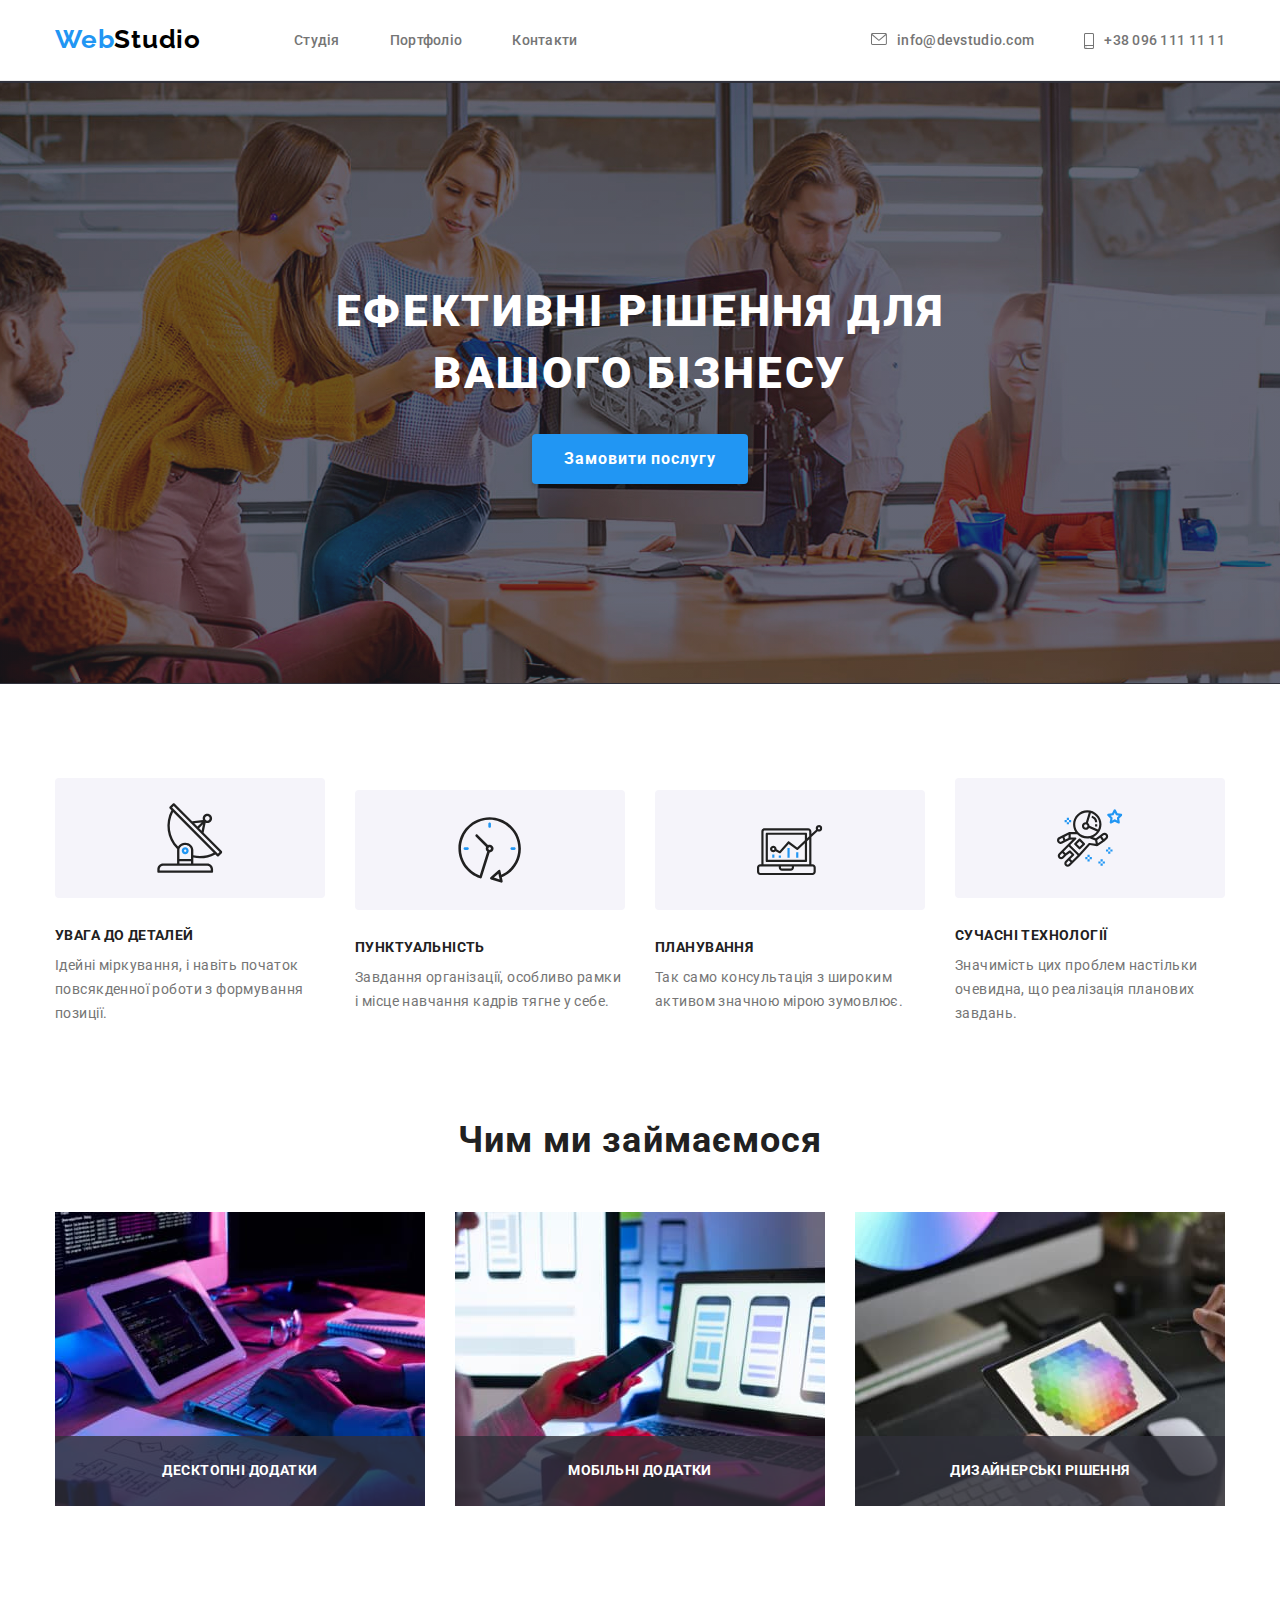
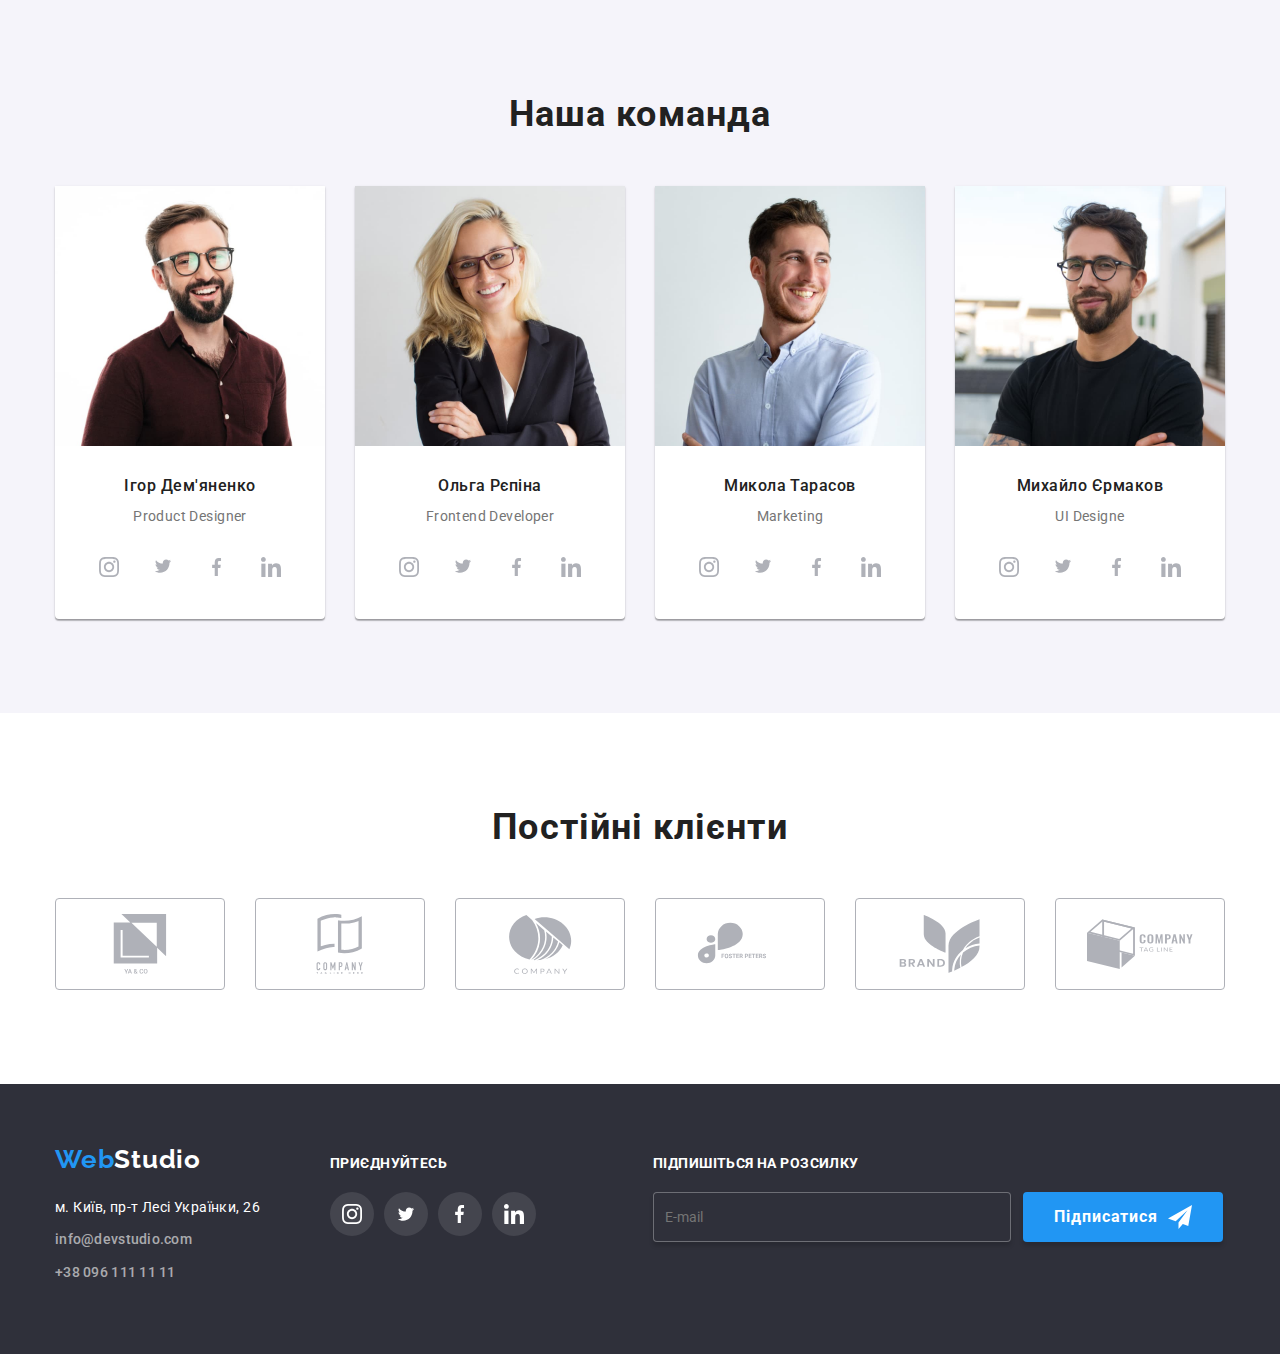
==== commit cd9fbf6b: "Добавляет изменения" ====
--- a/index.html
+++ b/index.html
@@ -15,9 +15,8 @@
       rel="stylesheet"
     />
     <link rel="stylesheet" href="./css/styles.css" />
-    <link rel="stylesheet" href="./css/header.css">
-    <link rel="stylesheet" href="./css/logo.css">
     <link rel="stylesheet" href="./css/main.min.css">
+    <link rel="stylesheet" href="./css/modal.css">
     <title>Web Studio</title>
   </head>
   <body>
@@ -58,8 +57,8 @@
       <section class="hero">
         <div class="container"> 
           <h1 class="hero__title">Ефективні рішення для вашого бізнесу</h1>
-          <button class="buttom hero__button" data-modal-open type="button">
-            <span class="hero__button-text">Замовити послугу<span>
+          <button class="button hero__button" data-modal-open type="button">
+            <span class="button__text">Замовити послугу<span>
           </button>
         </div>
       </section>
@@ -153,7 +152,7 @@
               <div class="employee__label">
                 <h3 class="employee__title">Ігор Дем'яненко</h3>
                 <span class="employee__text">Product Designer</span>
-                <ul class="list list-social">
+                <ul class="list list-social employee__list">
                 <li class="list-social__item">
                   <a class="link-social" href="">
                     <svg width="20" height="20">
@@ -195,9 +194,9 @@
               <div class="employee__label">
                 <h3 class="employee__title">Ольга Рєпіна</h3>
                 <span class="employee__text">Frontend Developer</span>
-                  <ul class="list list-social">
-                <li class="list-social__item">
-                  <a class="link-social" href="">
+                <ul class="list list-social employee__list">
+                  <li class="list-social__item">
+                    <a class="link-social" href="">
                     <svg width="20" height="20">
                       <use href="./images/icons.svg#instagram"></use>
                     </svg>
@@ -237,13 +236,13 @@
               <div class="employee__label">
                 <h3 class="employee__title">Микола Тарасов</h3>
                 <span class="employee__text">Marketing</span>
-                  <ul class="list list-social">
-                <li class="list-social__item">
-                  <a class="link-social" href="">
+                <ul class="list list-social employee__list">
+                  <li class="list-social__item">
+                    <a class="link-social" href="">
                     <svg width="20" height="20">
                       <use href="./images/icons.svg#instagram"></use>
                     </svg>
-                  </a>
+                    </a>
                 </li>
                 <li class="list-social__item">
                   <a class="link-social" href="">
@@ -279,7 +278,7 @@
               <div class="employee__label">
                 <h3 class="employee__title">Михайло Єрмаков</h3>
                 <span class="employee__text">UI Designe</span>
-                  <ul class="list list-social">
+                  <ul class="list list-social employee__list">
                 <li class="list-social__item">
                   <a class="link-social" href="">
                     <svg width="20" height="20">
@@ -364,65 +363,64 @@
         </div>
       </section>
     </main>
-    <footer class="bottom-section">
-      <div class="container">
-        <div class="bottom-contact"> 
-          <a class="logo logo--white" href="./index.html">
+    <footer class="footer">
+      <div class="container footer__container">
+        <div class="footer__contact"> 
+          <a class="logo footer__logo" href="./index.html">
           <span class="logo__cover">Web</span>Studio</a>
-        <address class="bottom-text"><span class="bottom-span">м. Київ, пр-т Лесі Українки, 26</span></address>
-        <address>
-          <ul>
-          <span class="bottom-span"><a class="link bottom-contact" href="mailto:info@devstudio.com">info@devstudio.com</a></span>
-          <a class="link bottom-contact" href="tel:+380961111111">+38 096 111 11 11</a>
-          </ul>
+        <address class="list footer__list">
+          <li class="footer__item"><span class="footer__text">м. Київ, пр-т Лесі Українки, 26</span></li>
+          <li class="footer__item"><a class="link contact" href="mailto:info@devstudio.com">info@devstudio.com</a></li>
+          <li class="footer__item"><a class="link contact" href="tel:+380961111111">+38 096 111 11 11</a></li>
         </address>
       </div>
-        <div class="social-card">
-          <h3 class="bottom-title">Приєднуйтесь</h3>
-          <ul class="list social-list" >
-            <li class="social-item">
-              <a class="social-link" href="">
-                <svg class="social-icon" width="20" height="20">
+        <div class="footer__social">
+          <h3 class="footer__title">Приєднуйтесь</h3>
+          <ul class="list list-social" >
+            <li class="list-social__item">
+              <a  class="link-social footer__link-social" href="">
+                <!-- class="social-icon" -->
+                <svg width="20" height="20">
                   <use href="./images/icons.svg#instagram"></use>
                 </svg>
               </a>
             </li>
-            <li class="social-item">
-              <a class="social-link" href="">
-                <svg class="social-icon"  width="20" height="16.25">
+            <li class="list-social__item">
+              <a class="link-social footer__link-social" href="">
+                <svg width="20" height="16.25">
                   <use href="./images/icons.svg#twitter"></use>
                 </svg>
               </a>
             </li>
-            <li class="social-item">
-              <a class="social-link" href="">
+            <li class="list-social__item">
+              <a class="link-social footer__link-social" href="">
                 <svg class="social-icon" width="10" height="20">
                   <use href="./images/icons.svg#facebook"></use>
                 </svg>
               </a>
             </li>
-            <li class="social-item">
-              <a class="social-link" href="">
-                <svg class="social-icon" width="20" height="20">
+            <li class="list-social__item">
+              <a class="link-social footer__link-social" href="">
+                <svg width="20" height="20">
                   <use href="./images/icons.svg#linkedin"></use>
                 </svg>
               </a>
             </li>
           </ul>
         </div>
-        <form class="footer-form" name="subscription-form">
-          <div role="group" class="subscription-fieldset">
-            <h3 class="subscription-title">Підпишіться на розсилку</h3>
-            <label for="subscription" class="subscription-label visually-hidden">E-mail</label>
-            <input type="email" id="subscription" class="subscription-input" placeholder="E-mail">
-          </div>
-          <button type="submit" class="subscription-button">
-            <span class="subscription-text">Підписатися</span>
-            <svg class="subscription-icon" width="24" height="24">
+        <div class="footer__subscription">
+          <h3 class="footer__title">Підпишіться на розсилку</h3>
+          <form class="footer__form" name="subscription-form">
+            <label for="subscription" class="visually-hidden">E-mail</label>
+            <input type="email" id="subscription" class="footer__input" placeholder="E-mail">
+            <button type="submit" class="button footer__button">
+            <span class="button__text">Підписатися</span>
+            <svg class="footer__icon" width="24" height="24">
               <use href="./images/icons.svg#send-icon"></use>
             </svg>
           </button>
         </form>
+        </div>
       </div>
     </footer>
     <div class="backdoor is-hidden" data-modal>
@@ -432,35 +430,35 @@
             <use href="./images/icons.svg#close-icon"></use>
           </svg>
         </buttom>
-        <form class="modal-form">
-            <h3 class="modal-title">Залиште свої дані, ми вам передзвонимо</h3>
-            <div class="modal-field">
-              <label for="name" class="modal-ladel">Ім'я</label>
-              <input type="text" name="user-name" id="name" class="modal-input">
+        <form class="form modal__form">
+            <h3 class="title title--center modal__title">Залиште свої дані, ми вам передзвонимо</h3>
+            <div class="modal__field">
+              <label for="name" class="form__label modal__label">Ім'я</label>
+              <input type="text" name="user-name" id="name" class="form__input modal__input">
                 <svg width="18" height="18" class="modal-icon">
                   <use href="./images/icons.svg#person-icon"></use>
                 </svg>
             </div>
-            <div class="modal-field">
-              <label for="tel" class="modal-ladel">Телефон</label>
-              <input type="text" name="user-tel" id="tel" class="modal-input">
+            <div class="modal__field">
+              <label for="tel" class="form__label modal__label">Телефон</label>
+              <input type="text" name="user-tel" id="tel" class="form__input modal__input">
               <svg width="18" height="18" class="modal-icon">
                 <use href="./images/icons.svg#phone-icon"></use>
               </svg>
             </div>
-            <div class="modal-field">
-              <label for="email" class="modal-ladel">Пошта</label>
-              <input type="email" name="user-email" id="email" class="modal-input">
+            <div class="modal__field">
+              <label for="email" class="form__label modal__label">Пошта</label>
+              <input type="email" name="user-email" id="email" class="modal__input">
               <svg width="18" height="18" class="modal-icon">
                 <use href="./images/icons.svg#email-icon"></use>
               </svg>
             </div>
-            <div class="modal-field">
-              <label for="comment" class="modal-ladel">Коментар</label>
-              <textarea name="user-comment" id="comment" class="modal-input" placeholder="Введіть текст"></textarea>
-            </div>
-            <div class="modal-checkbox">
-              <input type="checkbox" name="contract" id="contract" class="checkbox-input visually-hidden">
+            <div class="modal__field">
+              <label for="comment" class="form__label modal__ladel">Коментар</label>
+              <textarea name="user-comment" id="comment" class="modal__input modal__comment" placeholder="Введіть текст"></textarea>
+            </div>
+            <div class="checkbox modal__checkbox">
+              <input type="checkbox" name="contract" id="contract" class="checkbox__input visually-hidden">
               </label>
               <svg width="16" height="15" class="checkbox-icon">
                 <use href="./images/icons.svg#check-icon"></use>
@@ -468,9 +466,9 @@
               <label for="contract" class="checkbox-label"> 
                 Погоджуюся з розсилкою та приймаю
               </label>
-                <a href="" class="modal-link">Умови договору</a>
-            </div>
-            <button type="submit" class="button modal-buttom">Відправити</button>
+                <a href="" class="modal__link">Умови договору</a>
+            </div>
+            <button type="submit" class="button modal__buttom">Відправити</button>
           </form>
       </div>
     </div>
--- a/css/styles.css
+++ b/css/styles.css
@@ -446,7 +446,7 @@
     gap: 10px;
 } */
 /* clients section */
-.clients-section{
+/* .clients-section{
     padding-top: 94px;
     padding-bottom: 94px;
 }
@@ -475,9 +475,9 @@
 .clients-link:focus{
     border-color: var(--company-color);
     fill: var(--company-color);
-}
+} */
 /* footer */
-.bottom-section{
+/* .bottom-section{
     background-color: #2F303A;
 }
 .bottom-section .container
@@ -487,11 +487,6 @@
     padding-top: 60px;
     padding-bottom: 60px;
 }
-/* .logo.bottom-logo {
-    display: block;
-    color: #FFFFFF;
-    margin-bottom: 20px;
-} */
 .bottom-text{
     color: #fff;
 
@@ -525,8 +520,8 @@
     letter-spacing: 0.03em;
     text-transform: uppercase;
 
-}
-.social-card{
+} */
+/* .social-card{
     margin-left: 70px;
 }
 .social-card .social-item{
@@ -539,24 +534,13 @@
 .social-card .social-link:focus{
     background-color: var(--company-color);
 
-}
+} */
 /* Footer form */
-.footer-form{
+/* .footer-form{
     display: flex;
     justify-content: center;
     align-items: flex-end;
     margin-left: 117px;
-}
-.subscription-title{
-    margin-bottom: 20px;
-
-    color: #fff;
-
-    font-size: 14px;
-    font-weight: 700;
-    line-height: 1.14;
-    letter-spacing: 0.03em;
-    text-transform: uppercase;
 }
 
 .subscription-input{
@@ -601,7 +585,7 @@
 }
 .subscription-icon{
     fill: #fff;
-}
+} */
 
 /* product section */
 .product-section{
@@ -698,7 +682,7 @@
     letter-spacing: 0.03em;
 }
 /* Modal */
-.backdoor{
+/* .backdoor{
     position: fixed;
     opacity: 1;
     transition-property: opacity, visibility;
@@ -734,7 +718,7 @@
     height: 581px;
 
     background-color: var(--background-color);
-}
+} */
 .close-buttom {
     display: flex;
     align-items: center;
@@ -760,14 +744,14 @@
     fill: var(--company-color);
     cursor: pointer;
 }
-.is-hidden{
+/* .is-hidden{
     opacity: 0;
     pointer-events: none;
     visibility: hidden;
-}
+} */
 
 /* Modal form */
-.modal-form{
+/* .modal-form{
     margin: 40px;
 }
 .modal-title{
@@ -843,18 +827,14 @@
     font-size: 12px;
     line-height: 1.16;
     letter-spacing: 0.01em;
-}
-.modal-checkbox{
-    position: relative;
-    text-align: center;
-    margin-bottom: 30px;
-}
-.modal-link{
+} */
+/* .modal-link {
     color: var(--company-color);
     cursor: pointer;
 
 }
-.modal-buttom{
+
+.modal-buttom {
     display: block;
 
     font-weight: 700;
@@ -870,14 +850,18 @@
 
     width: 200px;
     height: 50px;
-    
+
     background-color: var(--company-color);
 
     box-shadow: 0px 4px 4px rgba(0, 0, 0, 0.15);
 
     border: none;
     border-radius: 4px;
-}
+} */
+/* .modal-checkbox{
+    text-align: center;
+    margin-bottom: 30px;
+} */
 .checkbox-icon{
     position: absolute;
     top: 0px;
--- a/css/main.min.css
+++ b/css/main.min.css
@@ -1 +1 @@
-body{color:var(--pramiry-color);background-color:var(--background-color);font-family:"Roboto",sans-serif;font-size:14px;letter-spacing:.03em}img{display:block;max-width:100%;height:auto}h1,h2,h3,p,ul{margin:0px;padding:0px}.visually-hidden{position:absolute;white-space:nowrap;width:1px;height:1px;overflow:hidden;border:0;padding:0;clip:rect(0 0 0 0);-webkit-clip-path:inset(50%);clip-path:inset(50%);margin:-1px}.container{width:1200px;margin-left:auto;margin-right:auto;padding-left:15px;padding-right:15px}.list{display:-webkit-box;display:-ms-flexbox;display:flex;list-style:none;-webkit-box-align:center;-ms-flex-align:center;align-items:center;-webkit-box-pack:center;-ms-flex-pack:center;justify-content:center;gap:30px}.link{color:inherit;-webkit-transition-property:color;transition-property:color;-webkit-transition-duration:250ms;transition-duration:250ms;-webkit-transition-timing-function:cubic-bezier(0.4, 0, 0.2, 1);transition-timing-function:cubic-bezier(0.4, 0, 0.2, 1);font-size:inherit;line-height:1.14;letter-spacing:.02em;text-decoration:none}.link:hover,.link:focus{color:var(--company-color);fill:currentColor}.button{cursor:pointer;-webkit-transition-property:color,background-color,-webkit-box-shadow;transition-property:color,background-color,-webkit-box-shadow;transition-property:color,background-color,box-shadow;transition-property:color,background-color,box-shadow,-webkit-box-shadow;-webkit-transition-duration:250ms;transition-duration:250ms;-webkit-transition-timing-function:cubic-bezier(0.4, 0, 0.2, 1);transition-timing-function:cubic-bezier(0.4, 0, 0.2, 1);color:#212121;background-color:#f5f4fa;border-radius:4px;font-family:inherit;font-weight:500;font-size:16px;border-radius:4px;line-height:1.6;letter-spacing:.03em;border:none}.button:hover,.button:focus{color:#fff;background-color:#2196f3;-webkit-box-shadow:0px 3px 1px rgba(0,0,0,.1),0px 1px 2px rgba(0,0,0,.08),0px 2px 2px rgba(0,0,0,.12);box-shadow:0px 3px 1px rgba(0,0,0,.1),0px 1px 2px rgba(0,0,0,.08),0px 2px 2px rgba(0,0,0,.12)}.title{margin-bottom:50px;color:#212121;font-weight:700;font-size:36px;line-height:1.16;letter-spacing:.03em}.title--center{text-align:center}.contact{font-weight:500;line-height:1.14;letter-spacing:.02em}.icon{fill:currentColor}.list-cards{-ms-flex-wrap:wrap;flex-wrap:wrap;gap:30px}.list-cards__card{-ms-flex-preferred-size:270px;flex-basis:270px}.list-social{display:-webkit-box;display:-ms-flexbox;display:flex;-webkit-box-pack:center;-ms-flex-pack:center;justify-content:center;margin-top:16px;gap:10px}.list-social__item{width:44px;height:44px;border-radius:50%;background-color:#fff}.link-social{-webkit-transition-property:fill,background-color;transition-property:fill,background-color;-webkit-transition-duration:250ms;transition-duration:250ms;-webkit-transition-timing-function:cubic-bezier(0.4, 0, 0.2, 1);transition-timing-function:cubic-bezier(0.4, 0, 0.2, 1);fill:#afb1b8;display:-webkit-box;display:-ms-flexbox;display:flex;width:44px;height:44px;border-radius:50%;-webkit-box-pack:center;-ms-flex-pack:center;justify-content:center;-webkit-box-align:center;-ms-flex-align:center;align-items:center;gap:10px}.link-social:hover,.link-social:focus{background-color:#2196f3;fill:#fff}.header{border-bottom:1px solid #ececec}.header__flex{display:-webkit-box;display:-ms-flexbox;display:flex;-webkit-box-align:center;-ms-flex-align:center;align-items:center;-webkit-box-pack:justify;-ms-flex-pack:justify;justify-content:space-between}.header__nav{display:-webkit-box;display:-ms-flexbox;display:flex;-webkit-box-align:center;-ms-flex-align:center;align-items:center;gap:93px}.header__list{gap:50px}.header__link{position:relative;padding-top:33px;padding-bottom:31px;color:var(#212121);font-weight:500;line-height:1.14;letter-spacing:.02em}.header__link::after{display:block;position:absolute;bottom:0px;-webkit-transform:scaleX(0);transform:scaleX(0);-webkit-transition-property:-webkit-transform;transition-property:-webkit-transform;transition-property:transform;transition-property:transform, -webkit-transform;-webkit-transition-duration:250ms;transition-duration:250ms;-webkit-transition-timing-function:cubic-bezier(0.4, 0, 0.2, 1);transition-timing-function:cubic-bezier(0.4, 0, 0.2, 1);background-color:var(#2196F3);border-radius:2px;width:100%;height:4px;content:""}.header__link:hover::after,.header__link:focus::after{-webkit-transform:scaleX(1);transform:scaleX(1)}.header__link--active{position:relative;color:var(#2196F3)}.header__link--active::after{display:-webkit-box;display:-ms-flexbox;display:flex;position:absolute;bottom:0px;background-color:var(#2196F3);border-radius:2px;width:100%;height:4px;content:""}.header__logo{padding-top:24px;padding-bottom:25px}.header__list-contact{-webkit-box-align:center;-ms-flex-align:center;align-items:center;gap:50px;fill:currentColor;font-weight:500}.header__contact{display:-webkit-box;display:-ms-flexbox;display:flex;padding-top:33px;padding-bottom:31px;gap:10px}.hero{background-image:-webkit-gradient(linear, left top, left bottom, from(rgba(47, 48, 58, 0.4)), to(rgba(47, 48, 58, 0.4))),url("../images/hero-image.jpg");background-image:linear-gradient(rgba(47, 48, 58, 0.4), rgba(47, 48, 58, 0.4)),url("../images/hero-image.jpg");background-size:1600px;background-repeat:no-repeat;background-position:center;padding-bottom:200px;padding-top:200px;background-color:#2f303a}.hero__title{margin-bottom:30px;text-align:center;margin-left:auto;margin-right:auto;max-width:696px;color:#fff;font-weight:900;font-size:44px;line-height:1.4;letter-spacing:.06em;text-transform:uppercase}.hero__button{display:block;padding:0px;margin-left:auto;margin-right:auto;width:216px;height:50px}.hero__button-text{padding:10px 32px}.features{padding-top:94px;padding-bottom:0px}.features__icon{display:-webkit-box;display:-ms-flexbox;display:flex;-webkit-box-pack:center;-ms-flex-pack:center;justify-content:center;-webkit-box-align:center;-ms-flex-align:center;align-items:center;margin-bottom:30px;width:270px;height:120px;background:#f5f4fa;border-radius:4px}.features__title{margin-bottom:10px;color:#212121;font-weight:700;font-size:inherit;line-height:1.14;letter-spacing:.03em;text-transform:uppercase}.features__text{line-height:1.71em}.development{padding-top:94px;padding-bottom:94px}.development__item{position:relative}.development__label{position:absolute;bottom:0px;left:0px;padding-top:27px;background-color:rgba(47,48,58,.8);width:370px;height:70px}.development__title{text-align:center;font-weight:700;font-size:14px;line-height:1.14em;text-transform:uppercase;color:#fff}.employee{background-color:#f5f4fa;padding-top:94px;padding-bottom:94px}.employee__cart{background-color:#fff;-webkit-box-shadow:0px 1px 3px rgba(0,0,0,.12),0px 1px 1px rgba(0,0,0,.14),0px 2px 1px rgba(0,0,0,.2);box-shadow:0px 1px 3px rgba(0,0,0,.12),0px 1px 1px rgba(0,0,0,.14),0px 2px 1px rgba(0,0,0,.2);border-radius:0px 0px 4px 4px}.employee__label{text-align:center;padding-top:30px;padding-bottom:30px}.employee__title{margin-bottom:10px;color:#212121;font-weight:500;font-size:16px;line-height:1.19;letter-spacing:.03em}.employee__text{line-height:1.71}.clients{padding-top:94px;padding-bottom:94px}.clients__link{display:-webkit-box;display:-ms-flexbox;display:flex;-webkit-box-pack:center;-ms-flex-pack:center;justify-content:center;-webkit-box-align:center;-ms-flex-align:center;align-items:center;-webkit-transition-property:fill,border-color;transition-property:fill,border-color;-webkit-transition-duration:250ms;transition-duration:250ms;-webkit-transition-timing-function:cubic-bezier(0.4, 0, 0.2, 1);transition-timing-function:cubic-bezier(0.4, 0, 0.2, 1);fill:#afb1b8;width:170px;height:92px;border:1px solid #afb1b8;border-radius:4px}.clients:hover,.clients:focus{border-color:#2196f3;fill:#2196f3}/*# sourceMappingURL=main.min.css.map */+body{color:var(--pramiry-color);background-color:var(--background-color);font-family:"Roboto",sans-serif;font-size:14px;letter-spacing:.03em}img{display:block;max-width:100%;height:auto}h1,h2,h3,p,ul{margin:0px;padding:0px}.visually-hidden{position:absolute;white-space:nowrap;width:1px;height:1px;overflow:hidden;border:0;padding:0;clip:rect(0 0 0 0);-webkit-clip-path:inset(50%);clip-path:inset(50%);margin:-1px}.is-hidden{opacity:0;pointer-events:none;visibility:hidden}.container{width:1200px;margin-left:auto;margin-right:auto;padding-left:15px;padding-right:15px}.list{display:-webkit-box;display:-ms-flexbox;display:flex;list-style:none;-webkit-box-align:center;-ms-flex-align:center;align-items:center;-webkit-box-pack:center;-ms-flex-pack:center;justify-content:center;gap:30px}.link{color:inherit;-webkit-transition-property:color;transition-property:color;-webkit-transition-duration:250ms;transition-duration:250ms;-webkit-transition-timing-function:cubic-bezier(0.4, 0, 0.2, 1);transition-timing-function:cubic-bezier(0.4, 0, 0.2, 1);font-size:inherit;line-height:1.14;letter-spacing:.02em;text-decoration:none}.link:hover,.link:focus{color:var(--company-color);fill:currentColor}.button{cursor:pointer;background-color:#2196f3;-webkit-box-shadow:0px 4px 4px rgba(0,0,0,.15);box-shadow:0px 4px 4px rgba(0,0,0,.15);border-radius:4px;font-family:inherit;font-weight:500;font-size:16px;border-radius:4px;line-height:1.6;letter-spacing:.03em;border:none}.button__text{color:#fff;font-weight:700;font-size:16px;line-height:1.8;letter-spacing:.06em}.title{margin-bottom:50px;color:#212121;font-weight:700;font-size:36px;line-height:1.16;letter-spacing:.03em}.title--center{text-align:center}.logo{color:#000;font-family:"Raleway";font-weight:700;font-size:26px;line-height:1.2;letter-spacing:.03em;text-decoration:none}.logo__cover{color:#2196f3}.contact{font-weight:500;font-style:normal;line-height:1.14;letter-spacing:.02em}.icon{fill:currentColor}.list-cards{-ms-flex-wrap:wrap;flex-wrap:wrap;gap:30px}.list-cards__card{-ms-flex-preferred-size:270px;flex-basis:270px}.list-social{display:-webkit-box;display:-ms-flexbox;display:flex;-webkit-box-pack:center;-ms-flex-pack:center;justify-content:center;gap:10px}.list-social__item{width:44px;height:44px;border-radius:50%}.link-social{-webkit-transition-property:fill,background-color;transition-property:fill,background-color;-webkit-transition-duration:250ms;transition-duration:250ms;-webkit-transition-timing-function:cubic-bezier(0.4, 0, 0.2, 1);transition-timing-function:cubic-bezier(0.4, 0, 0.2, 1);fill:#afb1b8;display:-webkit-box;display:-ms-flexbox;display:flex;width:44px;height:44px;border-radius:50%;-webkit-box-pack:center;-ms-flex-pack:center;justify-content:center;-webkit-box-align:center;-ms-flex-align:center;align-items:center;gap:10px}.link-social:hover,.link-social:focus{background-color:#2196f3;fill:#fff}.form__label{font-size:12px;line-height:1.16;letter-spacing:.01em;cursor:pointer}.form__input{padding:11px 11px 11px 32px;width:100%;height:40px;border-radius:4px;border:1px solid rgba(33,33,33,.2);border-radius:4px;outline:none}.form__comment{resize:none;height:120px;margin-bottom:10px}.form__comment::-webkit-input-placeholder{font-size:12px;line-height:1.16;letter-spacing:.01em}.form__comment::-moz-placeholder{font-size:12px;line-height:1.16;letter-spacing:.01em}.form__comment:-ms-input-placeholder{font-size:12px;line-height:1.16;letter-spacing:.01em}.form__comment::-ms-input-placeholder{font-size:12px;line-height:1.16;letter-spacing:.01em}.form__comment::placeholder{font-size:12px;line-height:1.16;letter-spacing:.01em}.form__checkbox-icon{top:0px;left:12px}.checkbox{position:relative}.checkbox__checkbox-icon{position:absolute;border:2px solid var(--secondory-color);border-radius:4px}.checkbox__checkbox-input:checked+.checkbox__icon{background-color:var(--company-color);border:none}.header{border-bottom:1px solid #ececec}.header__flex{display:-webkit-box;display:-ms-flexbox;display:flex;-webkit-box-align:center;-ms-flex-align:center;align-items:center;-webkit-box-pack:justify;-ms-flex-pack:justify;justify-content:space-between}.header__nav{display:-webkit-box;display:-ms-flexbox;display:flex;-webkit-box-align:center;-ms-flex-align:center;align-items:center;gap:93px}.header__list{gap:50px}.header__link{position:relative;padding-top:33px;padding-bottom:31px;color:var(#212121);font-weight:500;line-height:1.14;letter-spacing:.02em}.header__link::after{display:block;position:absolute;bottom:0px;-webkit-transform:scaleX(0);transform:scaleX(0);-webkit-transition-property:-webkit-transform;transition-property:-webkit-transform;transition-property:transform;transition-property:transform, -webkit-transform;-webkit-transition-duration:250ms;transition-duration:250ms;-webkit-transition-timing-function:cubic-bezier(0.4, 0, 0.2, 1);transition-timing-function:cubic-bezier(0.4, 0, 0.2, 1);background-color:var(#2196F3);border-radius:2px;width:100%;height:4px;content:""}.header__link:hover::after,.header__link:focus::after{-webkit-transform:scaleX(1);transform:scaleX(1)}.header__link--active{position:relative;color:var(#2196F3)}.header__link--active::after{display:-webkit-box;display:-ms-flexbox;display:flex;position:absolute;bottom:0px;background-color:var(#2196F3);border-radius:2px;width:100%;height:4px;content:""}.header__logo{padding-top:24px;padding-bottom:25px}.header__list-contact{-webkit-box-align:center;-ms-flex-align:center;align-items:center;gap:50px;fill:currentColor;font-weight:500}.header__contact{display:-webkit-box;display:-ms-flexbox;display:flex;padding-top:33px;padding-bottom:31px;gap:10px}.hero{background-image:-webkit-gradient(linear, left top, left bottom, from(rgba(47, 48, 58, 0.4)), to(rgba(47, 48, 58, 0.4))),url("../images/hero-image.jpg");background-image:linear-gradient(rgba(47, 48, 58, 0.4), rgba(47, 48, 58, 0.4)),url("../images/hero-image.jpg");background-size:1600px;background-repeat:no-repeat;background-position:center;padding-bottom:200px;padding-top:200px;background-color:#2f303a}.hero__title{margin-bottom:30px;text-align:center;margin-left:auto;margin-right:auto;max-width:696px;color:#fff;font-weight:900;font-size:44px;line-height:1.4;letter-spacing:.06em;text-transform:uppercase}.hero__button{display:block;padding:0px;margin-left:auto;margin-right:auto;width:216px;height:50px}.hero__button-text{padding:10px 32px}.features{padding-top:94px;padding-bottom:0px}.features__icon{display:-webkit-box;display:-ms-flexbox;display:flex;-webkit-box-pack:center;-ms-flex-pack:center;justify-content:center;-webkit-box-align:center;-ms-flex-align:center;align-items:center;margin-bottom:30px;width:270px;height:120px;background:#f5f4fa;border-radius:4px}.features__title{margin-bottom:10px;color:#212121;font-weight:700;font-size:inherit;line-height:1.14;letter-spacing:.03em;text-transform:uppercase}.features__text{line-height:1.71em}.development{padding-top:94px;padding-bottom:94px}.development__item{position:relative}.development__label{position:absolute;bottom:0px;left:0px;padding-top:27px;background-color:rgba(47,48,58,.8);width:370px;height:70px}.development__title{text-align:center;font-weight:700;font-size:14px;line-height:1.14em;text-transform:uppercase;color:#fff}.employee{background-color:#f5f4fa;padding-top:94px;padding-bottom:94px}.employee__cart{background-color:#fff;-webkit-box-shadow:0px 1px 3px rgba(0,0,0,.12),0px 1px 1px rgba(0,0,0,.14),0px 2px 1px rgba(0,0,0,.2);box-shadow:0px 1px 3px rgba(0,0,0,.12),0px 1px 1px rgba(0,0,0,.14),0px 2px 1px rgba(0,0,0,.2);border-radius:0px 0px 4px 4px}.employee__label{text-align:center;padding-top:30px;padding-bottom:30px}.employee__title{margin-bottom:10px;color:#212121;font-weight:500;font-size:16px;line-height:1.19;letter-spacing:.03em}.employee__text{line-height:1.71}.employee__list{margin-top:16px}.clients{padding-top:94px;padding-bottom:94px}.clients__link{display:-webkit-box;display:-ms-flexbox;display:flex;-webkit-box-pack:center;-ms-flex-pack:center;justify-content:center;-webkit-box-align:center;-ms-flex-align:center;align-items:center;-webkit-transition-property:fill,border-color;transition-property:fill,border-color;-webkit-transition-duration:250ms;transition-duration:250ms;-webkit-transition-timing-function:cubic-bezier(0.4, 0, 0.2, 1);transition-timing-function:cubic-bezier(0.4, 0, 0.2, 1);fill:#afb1b8;width:170px;height:92px;border:1px solid #afb1b8;border-radius:4px}.clients__link:hover,.clients__link:focus{border-color:#2196f3;fill:#2196f3}.footer{padding-top:60px;padding-bottom:60px;background-color:#2f303a}.footer__container{display:-webkit-box;display:-ms-flexbox;display:flex;-webkit-box-align:baseline;-ms-flex-align:baseline;align-items:baseline}.footer__list{display:block}.footer__item{margin-bottom:9px}.footer__text{color:#fff;font-style:inherit;font-style:normal}.footer__link-social{background-color:rgba(255,255,255,.1);fill:#fff}.footer__contact{-webkit-box-pack:center;-ms-flex-pack:center;justify-content:center;-webkit-box-align:baseline;-ms-flex-align:baseline;align-items:baseline;color:rgba(255,255,255,.6);font-weight:400;line-height:1.7;letter-spacing:.03em}.footer__logo{display:block;margin-bottom:20px;color:#fff}.footer__title{margin-bottom:20px;color:#fff;font-size:14px;font-weight:700;line-height:1.14;letter-spacing:.03em;text-transform:uppercase}.footer__social{margin-left:70px}.footer__subscription{margin-left:117px}.footer__form{display:-webkit-box;display:-ms-flexbox;display:flex;-webkit-box-pack:center;-ms-flex-pack:center;justify-content:center;-webkit-box-align:end;-ms-flex-align:end;align-items:flex-end}.footer__input{color:#fff;padding:11px;background-color:#2f303a;-webkit-box-shadow:0px 4px 4px rgba(0,0,0,.15);box-shadow:0px 4px 4px rgba(0,0,0,.15);outline:none;border-radius:4px;border:1px solid rgba(255,255,255,.3);width:358px;height:50px}.footer__button{display:-webkit-box;display:-ms-flexbox;display:flex;-webkit-box-align:center;-ms-flex-align:center;align-items:center;-webkit-box-pack:center;-ms-flex-pack:center;justify-content:center;margin-left:12px;width:200px;height:50px}.footer__icon{margin-left:10px;fill:#fff}.backdoor{position:fixed;opacity:1;-webkit-transition-property:opacity,visibility;transition-property:opacity,visibility;-webkit-transition-duration:250ms;transition-duration:250ms;-webkit-transition-timing-function:cubic-bezier(0.4, 0, 0.2, 1);transition-timing-function:cubic-bezier(0.4, 0, 0.2, 1);left:0px;top:0px;width:100%;height:100%;background-color:rgba(0,0,0,.2)}.modal{position:absolute;-webkit-transition-property:border-color;transition-property:border-color;-webkit-transition-duration:250ms;transition-duration:250ms;-webkit-transition-timing-function:cubic-bezier(0.4, 0, 0.2, 1);transition-timing-function:cubic-bezier(0.4, 0, 0.2, 1);top:50%;left:50%;-webkit-transform:translate(-50%, -50%);transform:translate(-50%, -50%);z-index:3;width:528px;height:581px;background-color:#fff}.modal__form{margin:40px}.modal__title{margin-bottom:12px;font-size:20px;line-height:1.15}.modal__field{position:relative;margin-bottom:10px}.modal__label{display:block;margin-bottom:4px}.modal__input{cursor:pointer;-webkit-transition-property:border-color;transition-property:border-color;-webkit-transition-duration:250ms;transition-duration:250ms;-webkit-transition-timing-function:cubic-bezier(0.4, 0, 0.2, 1);transition-timing-function:cubic-bezier(0.4, 0, 0.2, 1)}.modal__input:hover,.modal__input:focus{border-color:#2196f3}.modal__icon{-webkit-transition-property:fill;transition-property:fill;-webkit-transition-duration:250ms;transition-duration:250ms;-webkit-transition-timing-function:cubic-bezier(0.4, 0, 0.2, 1);transition-timing-function:cubic-bezier(0.4, 0, 0.2, 1);position:absolute;left:12px;top:28px;cursor:pointer}.modal__input:hover~.modal__icon,.modal__input:focus~.modal__icon{fill:#2196f3}.modal__link{color:#2196f3;cursor:pointer}.modal__buttom{display:block;margin-left:auto;margin-right:auto;width:200px;height:50px}.modal__checkbox{position:relative;text-align:center;margin-bottom:30px}/*# sourceMappingURL=main.min.css.map */--- a/css/modal.css
+++ b/css/modal.css
@@ -0,0 +1,123 @@
+/* .modal{
+    position: absolute;
+
+    transition-property: border-color;
+    transition-duration: 250ms;
+    transition-timing-function: cubic-bezier(0.4, 0, 0.2, 1);
+
+    top: 50%;
+    left: 50%;
+
+    transform: translate(-50%, -50%);
+
+    z-index: 3;
+
+    width: 528px;
+    height: 581px;
+
+    background-color: var(--background-color);
+}
+.modal__form {
+    margin: 40px;
+}
+
+.modal__title{
+    margin-bottom: 12px;
+
+    font-size: 20px;
+    line-height: 1.15;
+}
+
+.modal__field {
+    position: relative;
+    margin-bottom: 10px;
+}
+
+.modal__ladel{
+    display: block;
+
+    margin-bottom: 4px;
+
+    font-size: 12px;
+    line-height: 1.16;
+    letter-spacing: 0.01em;
+
+    cursor: pointer;
+}
+
+.modal__input {
+
+    padding: 11px 11px 11px 32px;
+
+    width: 100%;
+    height: 40px;
+    border-radius: 4px;
+
+    border: 1px solid rgba(33, 33, 33, 0.2);
+    border-radius: 4px;
+    outline: none;
+
+    cursor: pointer;
+}
+
+.modal__input {
+    transition-property: border-color;
+    transition-duration: 250ms;
+    transition-timing-function: cubic-bezier(0.4, 0, 0.2, 1);
+}
+
+.modal__icon {
+    transition-property: fill;
+    transition-duration: 250ms;
+    transition-timing-function: cubic-bezier(0.4, 0, 0.2, 1);
+
+    position: absolute;
+    left: 12px;
+    top: 28px;
+
+    cursor: pointer;
+}
+
+.modal__input:hover,
+.modal__input:focus {
+    border-color: var(--company-color);
+}
+
+.modal__input:hover~.modal-icon,
+.modal__input:focus~.modal-icon {
+    fill: var(--company-color);
+}
+
+.modal__comment{
+    resize: none;
+    height: 120px;
+    margin-bottom: 10px;
+}
+
+.modal__comment::placeholder {
+    font-size: 12px;
+    line-height: 1.16;
+    letter-spacing: 0.01em;
+}
+.modal__link {
+    color: var(--company-color);
+    cursor: pointer;
+
+}
+.modal__buttom {
+    display: block;
+
+    margin-left: auto;
+    margin-right: auto;
+
+    width: 200px;
+    height: 50px;
+
+    box-shadow: 0px 4px 4px rgba(0, 0, 0, 0.15);
+} */
+
+/* .modal-checkbox {
+    position: relative;
+    text-align: center;
+    margin-bottom: 30px;
+} */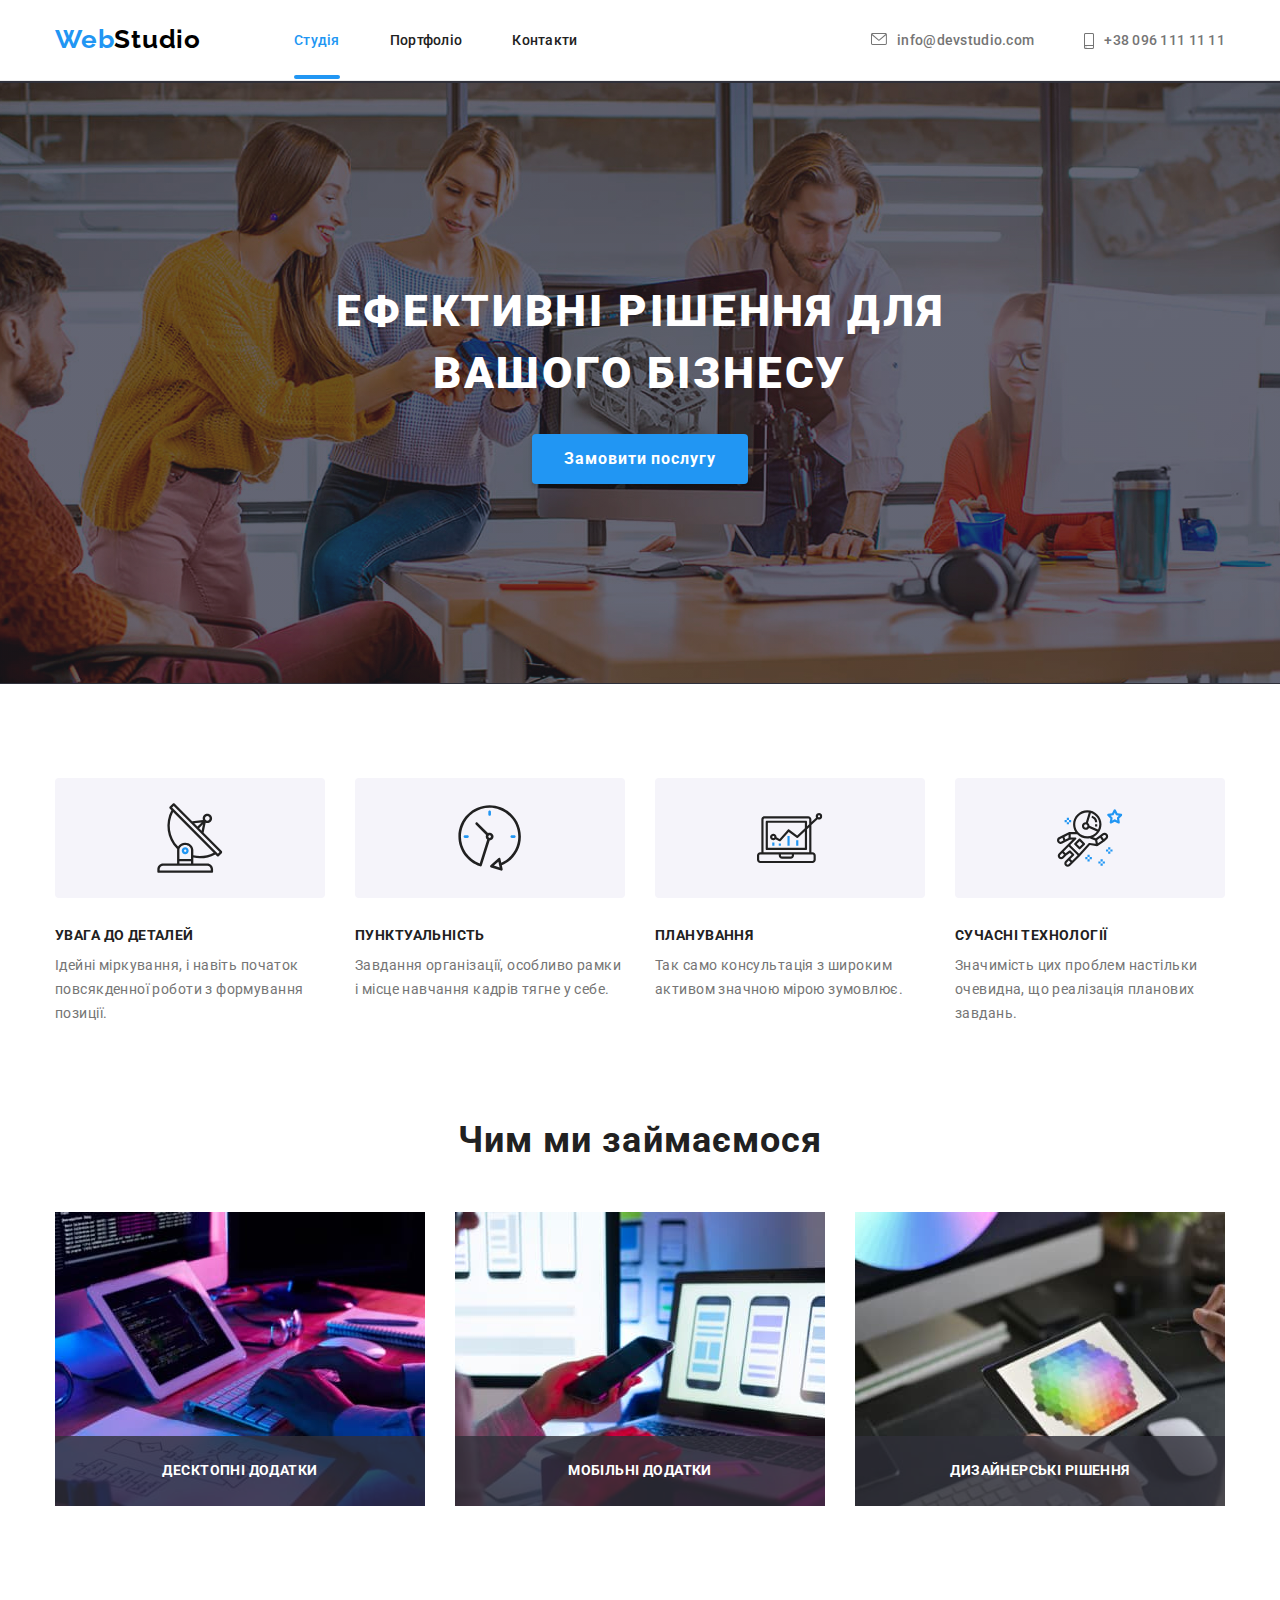
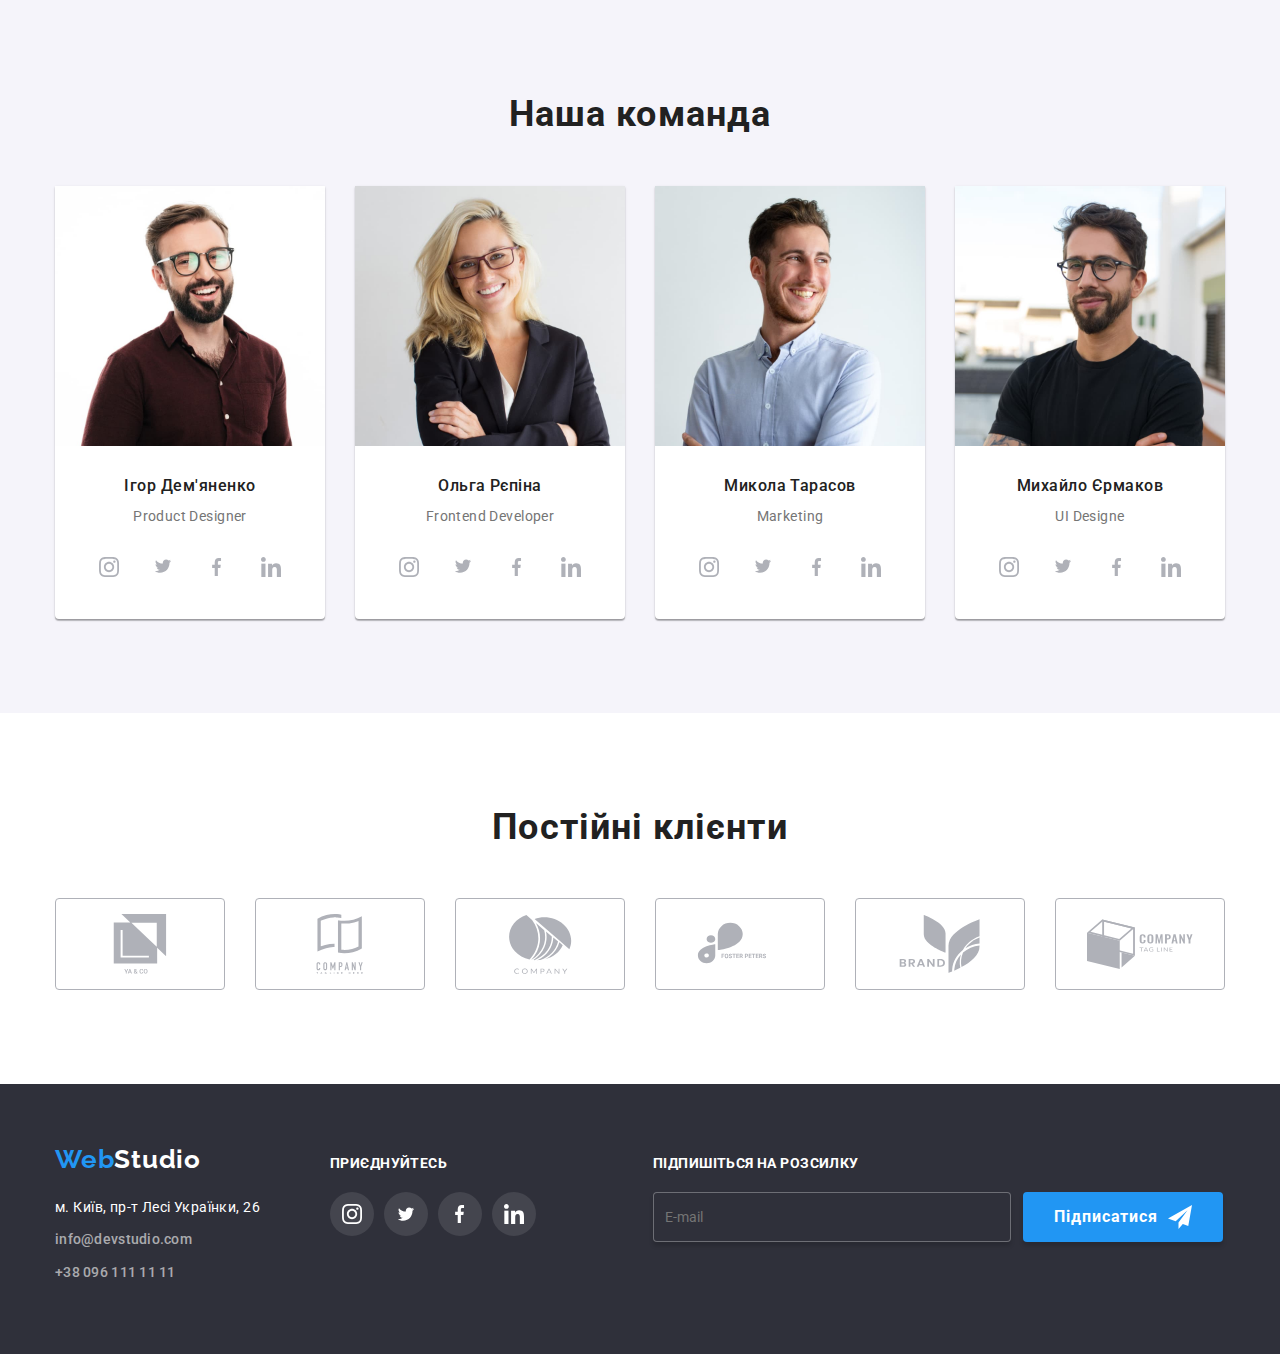
==== commit 851d3917: "Дабовляет изминений" ====
--- a/index.html
+++ b/index.html
@@ -27,7 +27,7 @@
               <a class="logo header__logo" href="./index.html"><span class="logo__cover">Web</span>Studio</a>
                 <ul class="list header__list">
                   <li>
-                    <a class="link header__link header__link--active" href="./index.html">Студія</a>
+                    <a class="link header__link--active" href="./index.html">Студія</a>
                   </li>
                   <li>
                     <a class="link header__link" href="./portfolio.html">Портфоліо</a>
@@ -425,8 +425,8 @@
     </footer>
     <div class="backdoor is-hidden" data-modal>
       <div class="modal">
-        <buttom class="close-buttom" type="buttom" data-modal-close>
-          <svg class="close-icon" width="18" height="18">
+        <buttom class="button-close modal__button-close" type="buttom" data-modal-close>
+          <svg width="18" height="18">
             <use href="./images/icons.svg#close-icon"></use>
           </svg>
         </buttom>
@@ -435,40 +435,41 @@
             <div class="modal__field">
               <label for="name" class="form__label modal__label">Ім'я</label>
               <input type="text" name="user-name" id="name" class="form__input modal__input">
-                <svg width="18" height="18" class="modal-icon">
+                <svg width="18" height="18" class="modal__icon">
                   <use href="./images/icons.svg#person-icon"></use>
                 </svg>
             </div>
             <div class="modal__field">
               <label for="tel" class="form__label modal__label">Телефон</label>
               <input type="text" name="user-tel" id="tel" class="form__input modal__input">
-              <svg width="18" height="18" class="modal-icon">
+              <svg width="18" height="18" class="modal__icon">
                 <use href="./images/icons.svg#phone-icon"></use>
               </svg>
             </div>
             <div class="modal__field">
               <label for="email" class="form__label modal__label">Пошта</label>
-              <input type="email" name="user-email" id="email" class="modal__input">
-              <svg width="18" height="18" class="modal-icon">
+              <input type="email" name="user-email" id="email" class="form__input modal__input">
+              <svg width="18" height="18" class="modal__icon">
                 <use href="./images/icons.svg#email-icon"></use>
               </svg>
             </div>
             <div class="modal__field">
               <label for="comment" class="form__label modal__ladel">Коментар</label>
-              <textarea name="user-comment" id="comment" class="modal__input modal__comment" placeholder="Введіть текст"></textarea>
+              <textarea name="user-comment" id="comment" class="form__input form__comment modal__input modal__comment" placeholder="Введіть текст"></textarea>
             </div>
             <div class="checkbox modal__checkbox">
               <input type="checkbox" name="contract" id="contract" class="checkbox__input visually-hidden">
-              </label>
-              <svg width="16" height="15" class="checkbox-icon">
+              <svg width="16" height="15" class="checkbox__icon modal__checkbox-icon">
                 <use href="./images/icons.svg#check-icon"></use>
               </svg>
-              <label for="contract" class="checkbox-label"> 
+              <label class="modal__text" for="contract"> 
+                <p>
                 Погоджуюся з розсилкою та приймаю
+                <a href="" class="modal__link">Умови договору</a>
+                </p>
               </label>
-                <a href="" class="modal__link">Умови договору</a>
-            </div>
-            <button type="submit" class="button modal__buttom">Відправити</button>
+            </div>
+            <button type="submit" class="button modal__buttom"><span class="button__text">Відправити</span></button>
           </form>
       </div>
     </div>
--- a/css/styles.css
+++ b/css/styles.css
@@ -588,7 +588,7 @@
 } */
 
 /* product section */
-.product-section{
+/* .product-section{
     padding-top: 94px;
     padding-bottom: 94px;
 }
@@ -680,7 +680,7 @@
 
     line-height: 1.8;
     letter-spacing: 0.03em;
-}
+} */
 /* Modal */
 /* .backdoor{
     position: fixed;
@@ -719,10 +719,7 @@
 
     background-color: var(--background-color);
 } */
-.close-buttom {
-    display: flex;
-    align-items: center;
-    justify-content: center;
+/* .close-buttom {
 
     transition-property: fill;
     transition-duration: 250ms;
@@ -743,7 +740,7 @@
 .close-buttom:focus{
     fill: var(--company-color);
     cursor: pointer;
-}
+} */
 /* .is-hidden{
     opacity: 0;
     pointer-events: none;
@@ -862,7 +859,7 @@
     text-align: center;
     margin-bottom: 30px;
 } */
-.checkbox-icon{
+/* .checkbox-icon{
     position: absolute;
     top: 0px;
     left: 12px;
@@ -872,4 +869,4 @@
 .checkbox-input:checked + .checkbox-icon{
     background-color: var(--company-color);
     border: none;
-}+} */--- a/css/main.min.css
+++ b/css/main.min.css
@@ -1 +1 @@
-body{color:var(--pramiry-color);background-color:var(--background-color);font-family:"Roboto",sans-serif;font-size:14px;letter-spacing:.03em}img{display:block;max-width:100%;height:auto}h1,h2,h3,p,ul{margin:0px;padding:0px}.visually-hidden{position:absolute;white-space:nowrap;width:1px;height:1px;overflow:hidden;border:0;padding:0;clip:rect(0 0 0 0);-webkit-clip-path:inset(50%);clip-path:inset(50%);margin:-1px}.is-hidden{opacity:0;pointer-events:none;visibility:hidden}.container{width:1200px;margin-left:auto;margin-right:auto;padding-left:15px;padding-right:15px}.list{display:-webkit-box;display:-ms-flexbox;display:flex;list-style:none;-webkit-box-align:center;-ms-flex-align:center;align-items:center;-webkit-box-pack:center;-ms-flex-pack:center;justify-content:center;gap:30px}.link{color:inherit;-webkit-transition-property:color;transition-property:color;-webkit-transition-duration:250ms;transition-duration:250ms;-webkit-transition-timing-function:cubic-bezier(0.4, 0, 0.2, 1);transition-timing-function:cubic-bezier(0.4, 0, 0.2, 1);font-size:inherit;line-height:1.14;letter-spacing:.02em;text-decoration:none}.link:hover,.link:focus{color:var(--company-color);fill:currentColor}.button{cursor:pointer;background-color:#2196f3;-webkit-box-shadow:0px 4px 4px rgba(0,0,0,.15);box-shadow:0px 4px 4px rgba(0,0,0,.15);border-radius:4px;font-family:inherit;font-weight:500;font-size:16px;border-radius:4px;line-height:1.6;letter-spacing:.03em;border:none}.button__text{color:#fff;font-weight:700;font-size:16px;line-height:1.8;letter-spacing:.06em}.title{margin-bottom:50px;color:#212121;font-weight:700;font-size:36px;line-height:1.16;letter-spacing:.03em}.title--center{text-align:center}.logo{color:#000;font-family:"Raleway";font-weight:700;font-size:26px;line-height:1.2;letter-spacing:.03em;text-decoration:none}.logo__cover{color:#2196f3}.contact{font-weight:500;font-style:normal;line-height:1.14;letter-spacing:.02em}.icon{fill:currentColor}.list-cards{-ms-flex-wrap:wrap;flex-wrap:wrap;gap:30px}.list-cards__card{-ms-flex-preferred-size:270px;flex-basis:270px}.list-social{display:-webkit-box;display:-ms-flexbox;display:flex;-webkit-box-pack:center;-ms-flex-pack:center;justify-content:center;gap:10px}.list-social__item{width:44px;height:44px;border-radius:50%}.link-social{-webkit-transition-property:fill,background-color;transition-property:fill,background-color;-webkit-transition-duration:250ms;transition-duration:250ms;-webkit-transition-timing-function:cubic-bezier(0.4, 0, 0.2, 1);transition-timing-function:cubic-bezier(0.4, 0, 0.2, 1);fill:#afb1b8;display:-webkit-box;display:-ms-flexbox;display:flex;width:44px;height:44px;border-radius:50%;-webkit-box-pack:center;-ms-flex-pack:center;justify-content:center;-webkit-box-align:center;-ms-flex-align:center;align-items:center;gap:10px}.link-social:hover,.link-social:focus{background-color:#2196f3;fill:#fff}.form__label{font-size:12px;line-height:1.16;letter-spacing:.01em;cursor:pointer}.form__input{padding:11px 11px 11px 32px;width:100%;height:40px;border-radius:4px;border:1px solid rgba(33,33,33,.2);border-radius:4px;outline:none}.form__comment{resize:none;height:120px;margin-bottom:10px}.form__comment::-webkit-input-placeholder{font-size:12px;line-height:1.16;letter-spacing:.01em}.form__comment::-moz-placeholder{font-size:12px;line-height:1.16;letter-spacing:.01em}.form__comment:-ms-input-placeholder{font-size:12px;line-height:1.16;letter-spacing:.01em}.form__comment::-ms-input-placeholder{font-size:12px;line-height:1.16;letter-spacing:.01em}.form__comment::placeholder{font-size:12px;line-height:1.16;letter-spacing:.01em}.form__checkbox-icon{top:0px;left:12px}.checkbox{position:relative}.checkbox__checkbox-icon{position:absolute;border:2px solid var(--secondory-color);border-radius:4px}.checkbox__checkbox-input:checked+.checkbox__icon{background-color:var(--company-color);border:none}.header{border-bottom:1px solid #ececec}.header__flex{display:-webkit-box;display:-ms-flexbox;display:flex;-webkit-box-align:center;-ms-flex-align:center;align-items:center;-webkit-box-pack:justify;-ms-flex-pack:justify;justify-content:space-between}.header__nav{display:-webkit-box;display:-ms-flexbox;display:flex;-webkit-box-align:center;-ms-flex-align:center;align-items:center;gap:93px}.header__list{gap:50px}.header__link{position:relative;padding-top:33px;padding-bottom:31px;color:var(#212121);font-weight:500;line-height:1.14;letter-spacing:.02em}.header__link::after{display:block;position:absolute;bottom:0px;-webkit-transform:scaleX(0);transform:scaleX(0);-webkit-transition-property:-webkit-transform;transition-property:-webkit-transform;transition-property:transform;transition-property:transform, -webkit-transform;-webkit-transition-duration:250ms;transition-duration:250ms;-webkit-transition-timing-function:cubic-bezier(0.4, 0, 0.2, 1);transition-timing-function:cubic-bezier(0.4, 0, 0.2, 1);background-color:var(#2196F3);border-radius:2px;width:100%;height:4px;content:""}.header__link:hover::after,.header__link:focus::after{-webkit-transform:scaleX(1);transform:scaleX(1)}.header__link--active{position:relative;color:var(#2196F3)}.header__link--active::after{display:-webkit-box;display:-ms-flexbox;display:flex;position:absolute;bottom:0px;background-color:var(#2196F3);border-radius:2px;width:100%;height:4px;content:""}.header__logo{padding-top:24px;padding-bottom:25px}.header__list-contact{-webkit-box-align:center;-ms-flex-align:center;align-items:center;gap:50px;fill:currentColor;font-weight:500}.header__contact{display:-webkit-box;display:-ms-flexbox;display:flex;padding-top:33px;padding-bottom:31px;gap:10px}.hero{background-image:-webkit-gradient(linear, left top, left bottom, from(rgba(47, 48, 58, 0.4)), to(rgba(47, 48, 58, 0.4))),url("../images/hero-image.jpg");background-image:linear-gradient(rgba(47, 48, 58, 0.4), rgba(47, 48, 58, 0.4)),url("../images/hero-image.jpg");background-size:1600px;background-repeat:no-repeat;background-position:center;padding-bottom:200px;padding-top:200px;background-color:#2f303a}.hero__title{margin-bottom:30px;text-align:center;margin-left:auto;margin-right:auto;max-width:696px;color:#fff;font-weight:900;font-size:44px;line-height:1.4;letter-spacing:.06em;text-transform:uppercase}.hero__button{display:block;padding:0px;margin-left:auto;margin-right:auto;width:216px;height:50px}.hero__button-text{padding:10px 32px}.features{padding-top:94px;padding-bottom:0px}.features__icon{display:-webkit-box;display:-ms-flexbox;display:flex;-webkit-box-pack:center;-ms-flex-pack:center;justify-content:center;-webkit-box-align:center;-ms-flex-align:center;align-items:center;margin-bottom:30px;width:270px;height:120px;background:#f5f4fa;border-radius:4px}.features__title{margin-bottom:10px;color:#212121;font-weight:700;font-size:inherit;line-height:1.14;letter-spacing:.03em;text-transform:uppercase}.features__text{line-height:1.71em}.development{padding-top:94px;padding-bottom:94px}.development__item{position:relative}.development__label{position:absolute;bottom:0px;left:0px;padding-top:27px;background-color:rgba(47,48,58,.8);width:370px;height:70px}.development__title{text-align:center;font-weight:700;font-size:14px;line-height:1.14em;text-transform:uppercase;color:#fff}.employee{background-color:#f5f4fa;padding-top:94px;padding-bottom:94px}.employee__cart{background-color:#fff;-webkit-box-shadow:0px 1px 3px rgba(0,0,0,.12),0px 1px 1px rgba(0,0,0,.14),0px 2px 1px rgba(0,0,0,.2);box-shadow:0px 1px 3px rgba(0,0,0,.12),0px 1px 1px rgba(0,0,0,.14),0px 2px 1px rgba(0,0,0,.2);border-radius:0px 0px 4px 4px}.employee__label{text-align:center;padding-top:30px;padding-bottom:30px}.employee__title{margin-bottom:10px;color:#212121;font-weight:500;font-size:16px;line-height:1.19;letter-spacing:.03em}.employee__text{line-height:1.71}.employee__list{margin-top:16px}.clients{padding-top:94px;padding-bottom:94px}.clients__link{display:-webkit-box;display:-ms-flexbox;display:flex;-webkit-box-pack:center;-ms-flex-pack:center;justify-content:center;-webkit-box-align:center;-ms-flex-align:center;align-items:center;-webkit-transition-property:fill,border-color;transition-property:fill,border-color;-webkit-transition-duration:250ms;transition-duration:250ms;-webkit-transition-timing-function:cubic-bezier(0.4, 0, 0.2, 1);transition-timing-function:cubic-bezier(0.4, 0, 0.2, 1);fill:#afb1b8;width:170px;height:92px;border:1px solid #afb1b8;border-radius:4px}.clients__link:hover,.clients__link:focus{border-color:#2196f3;fill:#2196f3}.footer{padding-top:60px;padding-bottom:60px;background-color:#2f303a}.footer__container{display:-webkit-box;display:-ms-flexbox;display:flex;-webkit-box-align:baseline;-ms-flex-align:baseline;align-items:baseline}.footer__list{display:block}.footer__item{margin-bottom:9px}.footer__text{color:#fff;font-style:inherit;font-style:normal}.footer__link-social{background-color:rgba(255,255,255,.1);fill:#fff}.footer__contact{-webkit-box-pack:center;-ms-flex-pack:center;justify-content:center;-webkit-box-align:baseline;-ms-flex-align:baseline;align-items:baseline;color:rgba(255,255,255,.6);font-weight:400;line-height:1.7;letter-spacing:.03em}.footer__logo{display:block;margin-bottom:20px;color:#fff}.footer__title{margin-bottom:20px;color:#fff;font-size:14px;font-weight:700;line-height:1.14;letter-spacing:.03em;text-transform:uppercase}.footer__social{margin-left:70px}.footer__subscription{margin-left:117px}.footer__form{display:-webkit-box;display:-ms-flexbox;display:flex;-webkit-box-pack:center;-ms-flex-pack:center;justify-content:center;-webkit-box-align:end;-ms-flex-align:end;align-items:flex-end}.footer__input{color:#fff;padding:11px;background-color:#2f303a;-webkit-box-shadow:0px 4px 4px rgba(0,0,0,.15);box-shadow:0px 4px 4px rgba(0,0,0,.15);outline:none;border-radius:4px;border:1px solid rgba(255,255,255,.3);width:358px;height:50px}.footer__button{display:-webkit-box;display:-ms-flexbox;display:flex;-webkit-box-align:center;-ms-flex-align:center;align-items:center;-webkit-box-pack:center;-ms-flex-pack:center;justify-content:center;margin-left:12px;width:200px;height:50px}.footer__icon{margin-left:10px;fill:#fff}.backdoor{position:fixed;opacity:1;-webkit-transition-property:opacity,visibility;transition-property:opacity,visibility;-webkit-transition-duration:250ms;transition-duration:250ms;-webkit-transition-timing-function:cubic-bezier(0.4, 0, 0.2, 1);transition-timing-function:cubic-bezier(0.4, 0, 0.2, 1);left:0px;top:0px;width:100%;height:100%;background-color:rgba(0,0,0,.2)}.modal{position:absolute;-webkit-transition-property:border-color;transition-property:border-color;-webkit-transition-duration:250ms;transition-duration:250ms;-webkit-transition-timing-function:cubic-bezier(0.4, 0, 0.2, 1);transition-timing-function:cubic-bezier(0.4, 0, 0.2, 1);top:50%;left:50%;-webkit-transform:translate(-50%, -50%);transform:translate(-50%, -50%);z-index:3;width:528px;height:581px;background-color:#fff}.modal__form{margin:40px}.modal__title{margin-bottom:12px;font-size:20px;line-height:1.15}.modal__field{position:relative;margin-bottom:10px}.modal__label{display:block;margin-bottom:4px}.modal__input{cursor:pointer;-webkit-transition-property:border-color;transition-property:border-color;-webkit-transition-duration:250ms;transition-duration:250ms;-webkit-transition-timing-function:cubic-bezier(0.4, 0, 0.2, 1);transition-timing-function:cubic-bezier(0.4, 0, 0.2, 1)}.modal__input:hover,.modal__input:focus{border-color:#2196f3}.modal__icon{-webkit-transition-property:fill;transition-property:fill;-webkit-transition-duration:250ms;transition-duration:250ms;-webkit-transition-timing-function:cubic-bezier(0.4, 0, 0.2, 1);transition-timing-function:cubic-bezier(0.4, 0, 0.2, 1);position:absolute;left:12px;top:28px;cursor:pointer}.modal__input:hover~.modal__icon,.modal__input:focus~.modal__icon{fill:#2196f3}.modal__link{color:#2196f3;cursor:pointer}.modal__buttom{display:block;margin-left:auto;margin-right:auto;width:200px;height:50px}.modal__checkbox{position:relative;text-align:center;margin-bottom:30px}/*# sourceMappingURL=main.min.css.map */+body{color:var(--pramiry-color);background-color:var(--background-color);font-family:"Roboto",sans-serif;font-size:14px;letter-spacing:.03em}img{display:block;max-width:100%;height:auto}h1,h2,h3,p,ul{margin:0px;padding:0px}.visually-hidden{position:absolute;white-space:nowrap;width:1px;height:1px;overflow:hidden;border:0;padding:0;clip:rect(0 0 0 0);-webkit-clip-path:inset(50%);clip-path:inset(50%);margin:-1px}.is-hidden{opacity:0;pointer-events:none;visibility:hidden}.container{width:1200px;margin-left:auto;margin-right:auto;padding-left:15px;padding-right:15px}.list{display:-webkit-box;display:-ms-flexbox;display:flex;-ms-flex-wrap:wrap;flex-wrap:wrap;gap:30px;list-style:none;-webkit-box-align:center;-ms-flex-align:center;align-items:center;-webkit-box-pack:center;-ms-flex-pack:center;justify-content:center}.link{color:inherit;-webkit-transition-property:color;transition-property:color;-webkit-transition-duration:250ms;transition-duration:250ms;-webkit-transition-timing-function:cubic-bezier(0.4, 0, 0.2, 1);transition-timing-function:cubic-bezier(0.4, 0, 0.2, 1);font-size:inherit;line-height:1.14;letter-spacing:.02em;text-decoration:none}.link:hover,.link:focus{color:var(--company-color);fill:currentColor}.button{cursor:pointer;background-color:#2196f3;-webkit-box-shadow:0px 4px 4px rgba(0,0,0,.15);box-shadow:0px 4px 4px rgba(0,0,0,.15);border-radius:4px;font-family:inherit;font-weight:500;font-size:16px;border-radius:4px;line-height:1.6;letter-spacing:.03em;border:none}.button__text{color:#fff;font-weight:700;font-size:16px;line-height:1.8;letter-spacing:.06em}.title{margin-bottom:50px;color:#212121;font-weight:700;font-size:36px;line-height:1.16;letter-spacing:.03em}.title--center{text-align:center}.logo{color:#000;font-family:"Raleway";font-weight:700;font-size:26px;line-height:1.2;letter-spacing:.03em;text-decoration:none}.logo__cover{color:#2196f3}.contact{font-weight:500;font-style:normal;line-height:1.14;letter-spacing:.02em}.icon{fill:currentColor}.list-cards{gap:30px;-webkit-box-align:baseline;-ms-flex-align:baseline;align-items:baseline}.list-cards__card{-ms-flex-preferred-size:270px;flex-basis:270px}.list-social{display:-webkit-box;display:-ms-flexbox;display:flex;-webkit-box-pack:center;-ms-flex-pack:center;justify-content:center;gap:10px}.list-social__item{width:44px;height:44px;border-radius:50%}.link-social{-webkit-transition-property:fill,background-color;transition-property:fill,background-color;-webkit-transition-duration:250ms;transition-duration:250ms;-webkit-transition-timing-function:cubic-bezier(0.4, 0, 0.2, 1);transition-timing-function:cubic-bezier(0.4, 0, 0.2, 1);fill:#afb1b8;display:-webkit-box;display:-ms-flexbox;display:flex;width:44px;height:44px;border-radius:50%;-webkit-box-pack:center;-ms-flex-pack:center;justify-content:center;-webkit-box-align:center;-ms-flex-align:center;align-items:center;gap:10px}.link-social:hover,.link-social:focus{background-color:#2196f3;fill:#fff}.form__label{font-size:12px;line-height:1.16;letter-spacing:.01em;cursor:pointer}.form__input{padding:11px 11px 11px 32px;width:100%;height:40px;border-radius:4px;border:1px solid rgba(33,33,33,.2);border-radius:4px;outline:none}.form__comment{resize:none;height:120px}.form__comment::-webkit-input-placeholder{font-size:12px;line-height:1.16;letter-spacing:.01em}.form__comment::-moz-placeholder{font-size:12px;line-height:1.16;letter-spacing:.01em}.form__comment:-ms-input-placeholder{font-size:12px;line-height:1.16;letter-spacing:.01em}.form__comment::-ms-input-placeholder{font-size:12px;line-height:1.16;letter-spacing:.01em}.form__comment::placeholder{font-size:12px;line-height:1.16;letter-spacing:.01em}.form__checkbox-icon{top:0px;left:12px}.checkbox{position:relative}.checkbox__icon{position:absolute;border:2px solid #212121;border-radius:4px}.checkbox__input:checked+.checkbox__icon{background-color:#2196f3;border:none}.button-close{display:-webkit-box;display:-ms-flexbox;display:flex;-webkit-box-align:center;-ms-flex-align:center;align-items:center;-webkit-box-pack:center;-ms-flex-pack:center;justify-content:center;-webkit-transition-property:fill;transition-property:fill;-webkit-transition-duration:250ms;transition-duration:250ms;-webkit-transition-timing-function:cubic-bezier(0.4, 0, 0.2, 1);transition-timing-function:cubic-bezier(0.4, 0, 0.2, 1)}.button-close:hover,.button-close:focus{fill:#2196f3}.header{border-bottom:1px solid #ececec}.header__flex{display:-webkit-box;display:-ms-flexbox;display:flex;-webkit-box-align:center;-ms-flex-align:center;align-items:center;-webkit-box-pack:justify;-ms-flex-pack:justify;justify-content:space-between}.header__nav{display:-webkit-box;display:-ms-flexbox;display:flex;-webkit-box-align:center;-ms-flex-align:center;align-items:center;gap:93px}.header__list{gap:50px}.header__link{position:relative;padding-top:33px;padding-bottom:31px;color:#212121;font-weight:500;line-height:1.14;letter-spacing:.02em}.header__link::after{display:block;position:absolute;bottom:0px;-webkit-transform:scaleX(0);transform:scaleX(0);-webkit-transition-property:-webkit-transform;transition-property:-webkit-transform;transition-property:transform;transition-property:transform, -webkit-transform;-webkit-transition-duration:250ms;transition-duration:250ms;-webkit-transition-timing-function:cubic-bezier(0.4, 0, 0.2, 1);transition-timing-function:cubic-bezier(0.4, 0, 0.2, 1);background-color:#2196f3;border-radius:2px;width:100%;height:4px;content:""}.header__link:hover::after,.header__link:focus::after{-webkit-transform:scaleX(1);transform:scaleX(1)}.header__link--active{position:relative;padding-top:33px;padding-bottom:31px;font-weight:500;line-height:1.14;letter-spacing:.02em;color:#2196f3}.header__link--active::after{display:block;position:absolute;bottom:0px;background-color:#2196f3;border-radius:2px;width:100%;height:4px;content:""}.header__logo{padding-top:24px;padding-bottom:25px}.header__list-contact{-webkit-box-align:center;-ms-flex-align:center;align-items:center;gap:50px;fill:currentColor;font-weight:500}.header__contact{display:-webkit-box;display:-ms-flexbox;display:flex;padding-top:33px;padding-bottom:31px;gap:10px}.hero{background-image:-webkit-gradient(linear, left top, left bottom, from(rgba(47, 48, 58, 0.4)), to(rgba(47, 48, 58, 0.4))),url("../images/hero-image.jpg");background-image:linear-gradient(rgba(47, 48, 58, 0.4), rgba(47, 48, 58, 0.4)),url("../images/hero-image.jpg");background-size:1600px;background-repeat:no-repeat;background-position:center;padding-bottom:200px;padding-top:200px;background-color:#2f303a}.hero__title{margin-bottom:30px;text-align:center;margin-left:auto;margin-right:auto;max-width:696px;color:#fff;font-weight:900;font-size:44px;line-height:1.4;letter-spacing:.06em;text-transform:uppercase}.hero__button{display:block;padding:0px;margin-left:auto;margin-right:auto;width:216px;height:50px}.hero__button-text{padding:10px 32px}.features{padding-top:94px;padding-bottom:0px}.features__icon{display:-webkit-box;display:-ms-flexbox;display:flex;-webkit-box-pack:center;-ms-flex-pack:center;justify-content:center;-webkit-box-align:center;-ms-flex-align:center;align-items:center;margin-bottom:30px;width:270px;height:120px;background:#f5f4fa;border-radius:4px}.features__title{margin-bottom:10px;color:#212121;font-weight:700;font-size:inherit;line-height:1.14;letter-spacing:.03em;text-transform:uppercase}.features__text{line-height:1.71em}.development{padding-top:94px;padding-bottom:94px}.development__item{position:relative}.development__label{position:absolute;bottom:0px;left:0px;padding-top:27px;background-color:rgba(47,48,58,.8);width:370px;height:70px}.development__title{text-align:center;font-weight:700;font-size:14px;line-height:1.14em;text-transform:uppercase;color:#fff}.employee{background-color:#f5f4fa;padding-top:94px;padding-bottom:94px}.employee__cart{background-color:#fff;-webkit-box-shadow:0px 1px 3px rgba(0,0,0,.12),0px 1px 1px rgba(0,0,0,.14),0px 2px 1px rgba(0,0,0,.2);box-shadow:0px 1px 3px rgba(0,0,0,.12),0px 1px 1px rgba(0,0,0,.14),0px 2px 1px rgba(0,0,0,.2);border-radius:0px 0px 4px 4px}.employee__label{text-align:center;padding-top:30px;padding-bottom:30px}.employee__title{margin-bottom:10px;color:#212121;font-weight:500;font-size:16px;line-height:1.19;letter-spacing:.03em}.employee__text{line-height:1.71}.employee__list{margin-top:16px}.clients{padding-top:94px;padding-bottom:94px}.clients__link{display:-webkit-box;display:-ms-flexbox;display:flex;-webkit-box-pack:center;-ms-flex-pack:center;justify-content:center;-webkit-box-align:center;-ms-flex-align:center;align-items:center;-webkit-transition-property:fill,border-color;transition-property:fill,border-color;-webkit-transition-duration:250ms;transition-duration:250ms;-webkit-transition-timing-function:cubic-bezier(0.4, 0, 0.2, 1);transition-timing-function:cubic-bezier(0.4, 0, 0.2, 1);fill:#afb1b8;width:170px;height:92px;border:1px solid #afb1b8;border-radius:4px}.clients__link:hover,.clients__link:focus{border-color:#2196f3;fill:#2196f3}.footer{padding-top:60px;padding-bottom:60px;background-color:#2f303a}.footer__container{display:-webkit-box;display:-ms-flexbox;display:flex;-webkit-box-align:baseline;-ms-flex-align:baseline;align-items:baseline}.footer__list{display:block}.footer__item{margin-bottom:9px}.footer__text{color:#fff;font-style:inherit;font-style:normal}.footer__link-social{background-color:rgba(255,255,255,.1);fill:#fff}.footer__contact{-webkit-box-pack:center;-ms-flex-pack:center;justify-content:center;-webkit-box-align:baseline;-ms-flex-align:baseline;align-items:baseline;color:rgba(255,255,255,.6);font-weight:400;line-height:1.7;letter-spacing:.03em}.footer__logo{display:block;margin-bottom:20px;color:#fff}.footer__title{margin-bottom:20px;color:#fff;font-size:14px;font-weight:700;line-height:1.14;letter-spacing:.03em;text-transform:uppercase}.footer__social{margin-left:70px}.footer__subscription{margin-left:117px}.footer__form{display:-webkit-box;display:-ms-flexbox;display:flex;-webkit-box-pack:center;-ms-flex-pack:center;justify-content:center;-webkit-box-align:end;-ms-flex-align:end;align-items:flex-end}.footer__input{color:#fff;padding:11px;background-color:#2f303a;-webkit-box-shadow:0px 4px 4px rgba(0,0,0,.15);box-shadow:0px 4px 4px rgba(0,0,0,.15);outline:none;border-radius:4px;border:1px solid rgba(255,255,255,.3);width:358px;height:50px}.footer__button{display:-webkit-box;display:-ms-flexbox;display:flex;-webkit-box-align:center;-ms-flex-align:center;align-items:center;-webkit-box-pack:center;-ms-flex-pack:center;justify-content:center;margin-left:12px;width:200px;height:50px}.footer__icon{margin-left:10px;fill:#fff}.backdoor{position:fixed;opacity:1;-webkit-transition-property:opacity,visibility;transition-property:opacity,visibility;-webkit-transition-duration:250ms;transition-duration:250ms;-webkit-transition-timing-function:cubic-bezier(0.4, 0, 0.2, 1);transition-timing-function:cubic-bezier(0.4, 0, 0.2, 1);left:0px;top:0px;width:100%;height:100%;background-color:rgba(0,0,0,.2)}.modal{position:absolute;-webkit-transition-property:border-color;transition-property:border-color;-webkit-transition-duration:250ms;transition-duration:250ms;-webkit-transition-timing-function:cubic-bezier(0.4, 0, 0.2, 1);transition-timing-function:cubic-bezier(0.4, 0, 0.2, 1);top:50%;left:50%;-webkit-transform:translate(-50%, -50%);transform:translate(-50%, -50%);z-index:3;width:528px;height:581px;background-color:#fff}.modal__form{margin:40px}.modal__title{margin-bottom:12px;font-size:20px;line-height:1.15}.modal__field{position:relative;margin-bottom:10px}.modal__label{display:block;margin-bottom:4px}.modal__input{cursor:pointer;-webkit-transition-property:border-color;transition-property:border-color;-webkit-transition-duration:250ms;transition-duration:250ms;-webkit-transition-timing-function:cubic-bezier(0.4, 0, 0.2, 1);transition-timing-function:cubic-bezier(0.4, 0, 0.2, 1)}.modal__input:hover,.modal__input:focus{border-color:#2196f3}.modal__icon{-webkit-transition-property:fill;transition-property:fill;-webkit-transition-duration:250ms;transition-duration:250ms;-webkit-transition-timing-function:cubic-bezier(0.4, 0, 0.2, 1);transition-timing-function:cubic-bezier(0.4, 0, 0.2, 1);position:absolute;left:12px;top:28px;cursor:pointer}.modal__input:hover~.modal__icon,.modal__input:focus~.modal__icon{fill:#2196f3}.modal__link{color:#2196f3;cursor:pointer}.modal__buttom{display:block;margin-left:auto;margin-right:auto;width:200px;height:50px}.modal__checkbox{margin-bottom:30px}.modal__checkbox-icon{position:absolute;top:0px;left:12px}.modal__text{text-align:center;cursor:pointer}.modal__comment{margin-bottom:10px}.modal__button-close{position:absolute;border-radius:50%;right:8px;top:8px;width:30px;height:30px;background-color:#fff;cursor:pointer}.modal__button-close:hover,.modal__button-close:focus{fill:#2196f3}.project{padding-top:94px;padding-bottom:94px}.project__list-button{gap:8px;margin-bottom:56px}.project__button{-webkit-transition-property:background-color,-webkit-box-shadow;transition-property:background-color,-webkit-box-shadow;transition-property:background-color,box-shadow;transition-property:background-color,box-shadow,-webkit-box-shadow;-webkit-transition-duration:250ms;transition-duration:250ms;-webkit-transition-timing-function:cubic-bezier(0.4, 0, 0.2, 1);transition-timing-function:cubic-bezier(0.4, 0, 0.2, 1);color:#212121;background-color:#f5f4fa;background-color:#f5f4fa;border-radius:4px;padding:6px 22px;border:none}.project__button-text{-webkit-transition-property:color;transition-property:color;-webkit-transition-duration:250ms;transition-duration:250ms;-webkit-transition-timing-function:cubic-bezier(0.4, 0, 0.2, 1);transition-timing-function:cubic-bezier(0.4, 0, 0.2, 1);font-weight:500;font-size:16px;line-height:1.6;text-align:center;letter-spacing:.03em;color:#212121}.project__button:hover,.project__button:focus{background-color:#2196f3;-webkit-box-shadow:0px 3px 1px rgba(0,0,0,.1),0px 1px 2px rgba(0,0,0,.08),0px 2px 2px rgba(0,0,0,.12);box-shadow:0px 3px 1px rgba(0,0,0,.1),0px 1px 2px rgba(0,0,0,.08),0px 2px 2px rgba(0,0,0,.12)}.project__button:hover .project__button-text,.project__button:focus .project__button-text{color:#fff}.project__card{position:relative;overflow:hidden;-webkit-transition-property:-webkit-box-shadow;transition-property:-webkit-box-shadow;transition-property:box-shadow;transition-property:box-shadow, -webkit-box-shadow;-webkit-transition-duration:250ms;transition-duration:250ms;-webkit-transition-timing-function:cubic-bezier(0.4, 0, 0.2, 1);transition-timing-function:cubic-bezier(0.4, 0, 0.2, 1);background-color:#fff;border:1px solid #eee;width:370px}.project__card:focus,.project__card:hover{-webkit-box-shadow:0px 1px 1px rgba(0,0,0,.12),0px 4px 4px rgba(0,0,0,.06),1px 4px 6px rgba(0,0,0,.16);box-shadow:0px 1px 1px rgba(0,0,0,.12),0px 4px 4px rgba(0,0,0,.06),1px 4px 6px rgba(0,0,0,.16)}.project__link{overflow:hidden;text-decoration:none}.project__description{position:absolute;left:0px;top:0px;width:100%;height:100%;-webkit-transform:translateY(100%);transform:translateY(100%);-webkit-transition-property:-webkit-transform;transition-property:-webkit-transform;transition-property:transform;transition-property:transform, -webkit-transform;-webkit-transition-duration:250ms;transition-duration:250ms;-webkit-transition-timing-function:cubic-bezier(0.4, 0, 0.2, 1);transition-timing-function:cubic-bezier(0.4, 0, 0.2, 1);background-color:rgba(33,150,243,.9)}.project__description-text{font-size:18px;line-height:1.55em;letter-spacing:.03em;color:#fff;margin:63px 24px}.project__link:hover .project__description,.project__link:focus .project__description{-webkit-transform:translateY(0%);transform:translateY(0%)}.project__text{position:relative;z-index:1;padding:20px 24px;border:1px solid #eee;background-color:#fff}.project__title{margin-bottom:4px;color:#212121;font-weight:700;font-size:18px;line-height:2;letter-spacing:.06em}.project__subtitle{color:#757575;font-size:16px;line-height:1.8;letter-spacing:.03em}/*# sourceMappingURL=main.min.css.map */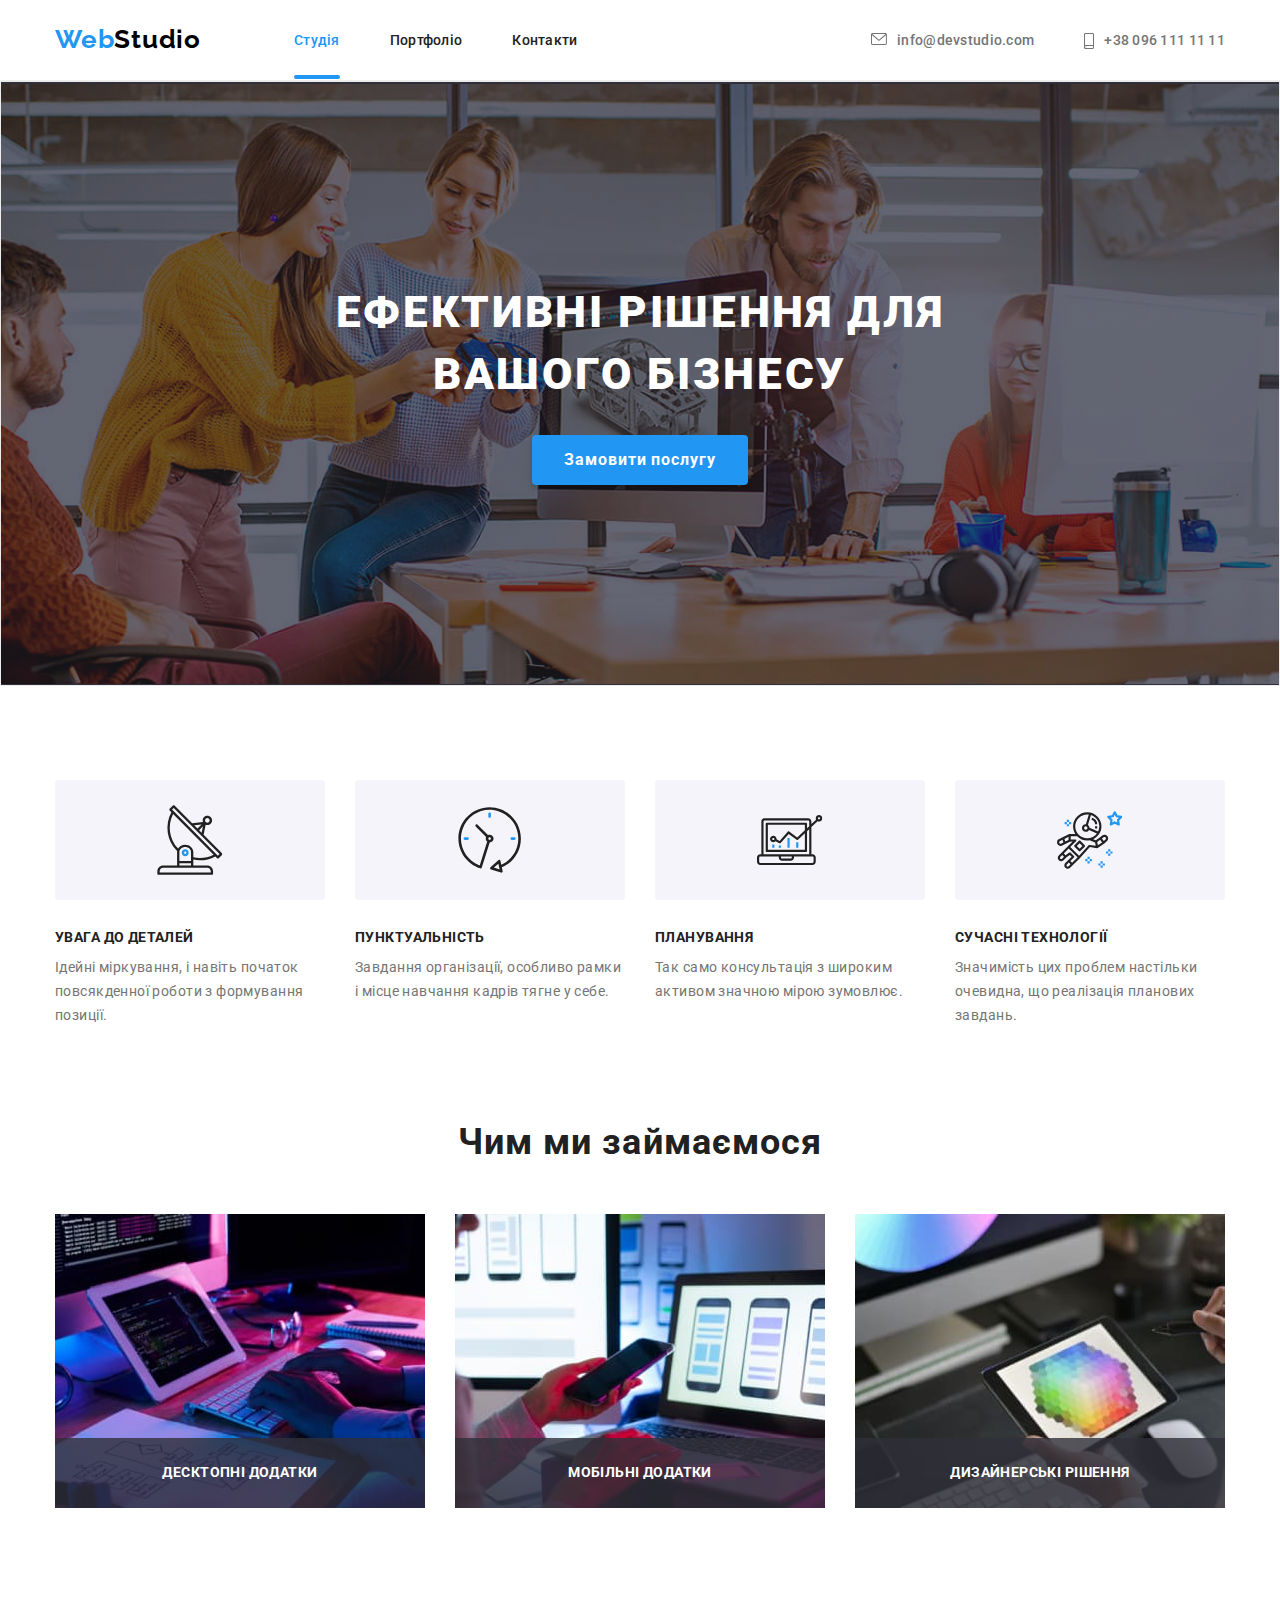
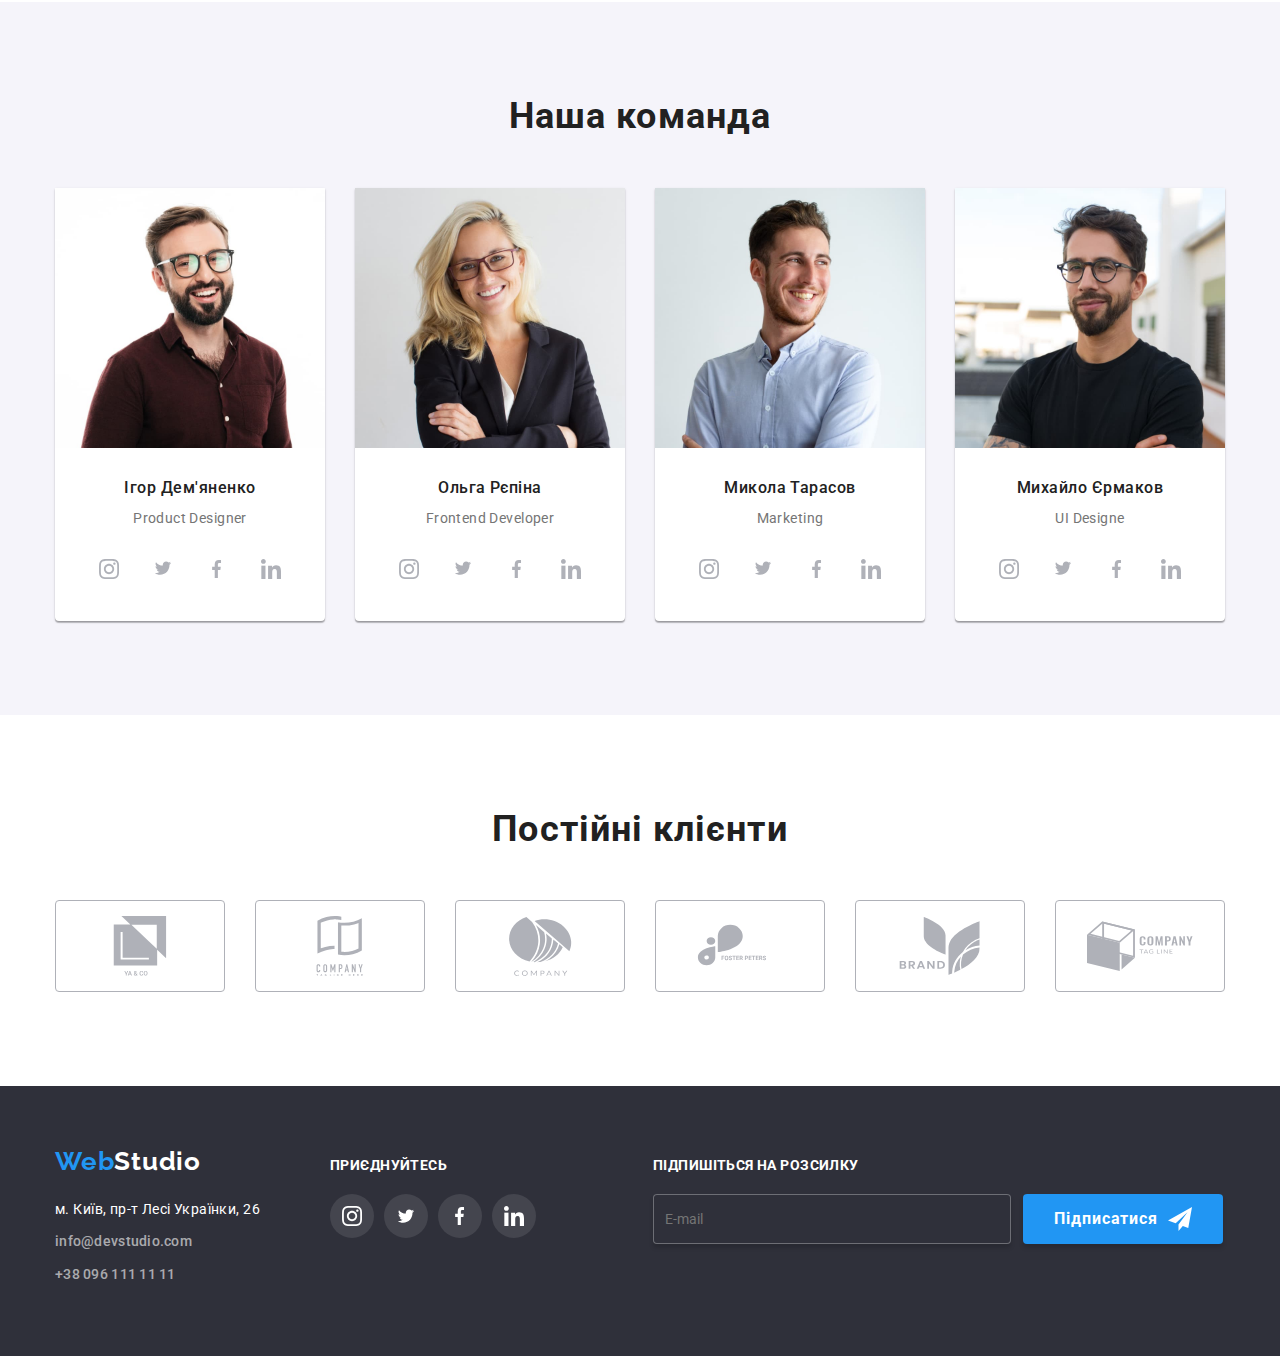
==== commit 711db560: "1" ====
--- a/index.html
+++ b/index.html
@@ -39,9 +39,11 @@
               </nav>
             <ul class="list header__list-contact">
               <li>
-                <a class="link contact header__contact" href="mailto:info@devstudio.com"><svg width="16" height="12">
-                  <use href="./images/icons.svg#envelope"></use>
-                </svg>info@devstudio.com</a>
+                <a class="link contact header__contact" href="mailto:info@devstudio.com">
+                    <svg width="16" height="12">
+                    <use href="./images/icons.svg#envelope"></use>
+                  </svg>info@devstudio.com
+              </a>
               </li>
               <li>
                 <a class="link contact header__contact" href="tel:+380961111111"><svg width="10" height="16">
--- a/css/main.min.css
+++ b/css/main.min.css
@@ -1 +1 @@
-body{color:var(--pramiry-color);background-color:var(--background-color);font-family:"Roboto",sans-serif;font-size:14px;letter-spacing:.03em}img{display:block;max-width:100%;height:auto}h1,h2,h3,p,ul{margin:0px;padding:0px}.visually-hidden{position:absolute;white-space:nowrap;width:1px;height:1px;overflow:hidden;border:0;padding:0;clip:rect(0 0 0 0);-webkit-clip-path:inset(50%);clip-path:inset(50%);margin:-1px}.is-hidden{opacity:0;pointer-events:none;visibility:hidden}.container{width:1200px;margin-left:auto;margin-right:auto;padding-left:15px;padding-right:15px}.list{display:-webkit-box;display:-ms-flexbox;display:flex;-ms-flex-wrap:wrap;flex-wrap:wrap;gap:30px;list-style:none;-webkit-box-align:center;-ms-flex-align:center;align-items:center;-webkit-box-pack:center;-ms-flex-pack:center;justify-content:center}.link{color:inherit;-webkit-transition-property:color;transition-property:color;-webkit-transition-duration:250ms;transition-duration:250ms;-webkit-transition-timing-function:cubic-bezier(0.4, 0, 0.2, 1);transition-timing-function:cubic-bezier(0.4, 0, 0.2, 1);font-size:inherit;line-height:1.14;letter-spacing:.02em;text-decoration:none}.link:hover,.link:focus{color:var(--company-color);fill:currentColor}.button{cursor:pointer;background-color:#2196f3;-webkit-box-shadow:0px 4px 4px rgba(0,0,0,.15);box-shadow:0px 4px 4px rgba(0,0,0,.15);border-radius:4px;font-family:inherit;font-weight:500;font-size:16px;border-radius:4px;line-height:1.6;letter-spacing:.03em;border:none}.button__text{color:#fff;font-weight:700;font-size:16px;line-height:1.8;letter-spacing:.06em}.title{margin-bottom:50px;color:#212121;font-weight:700;font-size:36px;line-height:1.16;letter-spacing:.03em}.title--center{text-align:center}.logo{color:#000;font-family:"Raleway";font-weight:700;font-size:26px;line-height:1.2;letter-spacing:.03em;text-decoration:none}.logo__cover{color:#2196f3}.contact{font-weight:500;font-style:normal;line-height:1.14;letter-spacing:.02em}.icon{fill:currentColor}.list-cards{gap:30px;-webkit-box-align:baseline;-ms-flex-align:baseline;align-items:baseline}.list-cards__card{-ms-flex-preferred-size:270px;flex-basis:270px}.list-social{display:-webkit-box;display:-ms-flexbox;display:flex;-webkit-box-pack:center;-ms-flex-pack:center;justify-content:center;gap:10px}.list-social__item{width:44px;height:44px;border-radius:50%}.link-social{-webkit-transition-property:fill,background-color;transition-property:fill,background-color;-webkit-transition-duration:250ms;transition-duration:250ms;-webkit-transition-timing-function:cubic-bezier(0.4, 0, 0.2, 1);transition-timing-function:cubic-bezier(0.4, 0, 0.2, 1);fill:#afb1b8;display:-webkit-box;display:-ms-flexbox;display:flex;width:44px;height:44px;border-radius:50%;-webkit-box-pack:center;-ms-flex-pack:center;justify-content:center;-webkit-box-align:center;-ms-flex-align:center;align-items:center;gap:10px}.link-social:hover,.link-social:focus{background-color:#2196f3;fill:#fff}.form__label{font-size:12px;line-height:1.16;letter-spacing:.01em;cursor:pointer}.form__input{padding:11px 11px 11px 32px;width:100%;height:40px;border-radius:4px;border:1px solid rgba(33,33,33,.2);border-radius:4px;outline:none}.form__comment{resize:none;height:120px}.form__comment::-webkit-input-placeholder{font-size:12px;line-height:1.16;letter-spacing:.01em}.form__comment::-moz-placeholder{font-size:12px;line-height:1.16;letter-spacing:.01em}.form__comment:-ms-input-placeholder{font-size:12px;line-height:1.16;letter-spacing:.01em}.form__comment::-ms-input-placeholder{font-size:12px;line-height:1.16;letter-spacing:.01em}.form__comment::placeholder{font-size:12px;line-height:1.16;letter-spacing:.01em}.form__checkbox-icon{top:0px;left:12px}.checkbox{position:relative}.checkbox__icon{position:absolute;border:2px solid #212121;border-radius:4px}.checkbox__input:checked+.checkbox__icon{background-color:#2196f3;border:none}.button-close{display:-webkit-box;display:-ms-flexbox;display:flex;-webkit-box-align:center;-ms-flex-align:center;align-items:center;-webkit-box-pack:center;-ms-flex-pack:center;justify-content:center;-webkit-transition-property:fill;transition-property:fill;-webkit-transition-duration:250ms;transition-duration:250ms;-webkit-transition-timing-function:cubic-bezier(0.4, 0, 0.2, 1);transition-timing-function:cubic-bezier(0.4, 0, 0.2, 1)}.button-close:hover,.button-close:focus{fill:#2196f3}.header{border-bottom:1px solid #ececec}.header__flex{display:-webkit-box;display:-ms-flexbox;display:flex;-webkit-box-align:center;-ms-flex-align:center;align-items:center;-webkit-box-pack:justify;-ms-flex-pack:justify;justify-content:space-between}.header__nav{display:-webkit-box;display:-ms-flexbox;display:flex;-webkit-box-align:center;-ms-flex-align:center;align-items:center;gap:93px}.header__list{gap:50px}.header__link{position:relative;padding-top:33px;padding-bottom:31px;color:#212121;font-weight:500;line-height:1.14;letter-spacing:.02em}.header__link::after{display:block;position:absolute;bottom:0px;-webkit-transform:scaleX(0);transform:scaleX(0);-webkit-transition-property:-webkit-transform;transition-property:-webkit-transform;transition-property:transform;transition-property:transform, -webkit-transform;-webkit-transition-duration:250ms;transition-duration:250ms;-webkit-transition-timing-function:cubic-bezier(0.4, 0, 0.2, 1);transition-timing-function:cubic-bezier(0.4, 0, 0.2, 1);background-color:#2196f3;border-radius:2px;width:100%;height:4px;content:""}.header__link:hover::after,.header__link:focus::after{-webkit-transform:scaleX(1);transform:scaleX(1)}.header__link--active{position:relative;padding-top:33px;padding-bottom:31px;font-weight:500;line-height:1.14;letter-spacing:.02em;color:#2196f3}.header__link--active::after{display:block;position:absolute;bottom:0px;background-color:#2196f3;border-radius:2px;width:100%;height:4px;content:""}.header__logo{padding-top:24px;padding-bottom:25px}.header__list-contact{-webkit-box-align:center;-ms-flex-align:center;align-items:center;gap:50px;fill:currentColor;font-weight:500}.header__contact{display:-webkit-box;display:-ms-flexbox;display:flex;padding-top:33px;padding-bottom:31px;gap:10px}.hero{background-image:-webkit-gradient(linear, left top, left bottom, from(rgba(47, 48, 58, 0.4)), to(rgba(47, 48, 58, 0.4))),url("../images/hero-image.jpg");background-image:linear-gradient(rgba(47, 48, 58, 0.4), rgba(47, 48, 58, 0.4)),url("../images/hero-image.jpg");background-size:1600px;background-repeat:no-repeat;background-position:center;padding-bottom:200px;padding-top:200px;background-color:#2f303a}.hero__title{margin-bottom:30px;text-align:center;margin-left:auto;margin-right:auto;max-width:696px;color:#fff;font-weight:900;font-size:44px;line-height:1.4;letter-spacing:.06em;text-transform:uppercase}.hero__button{display:block;padding:0px;margin-left:auto;margin-right:auto;width:216px;height:50px}.hero__button-text{padding:10px 32px}.features{padding-top:94px;padding-bottom:0px}.features__icon{display:-webkit-box;display:-ms-flexbox;display:flex;-webkit-box-pack:center;-ms-flex-pack:center;justify-content:center;-webkit-box-align:center;-ms-flex-align:center;align-items:center;margin-bottom:30px;width:270px;height:120px;background:#f5f4fa;border-radius:4px}.features__title{margin-bottom:10px;color:#212121;font-weight:700;font-size:inherit;line-height:1.14;letter-spacing:.03em;text-transform:uppercase}.features__text{line-height:1.71em}.development{padding-top:94px;padding-bottom:94px}.development__item{position:relative}.development__label{position:absolute;bottom:0px;left:0px;padding-top:27px;background-color:rgba(47,48,58,.8);width:370px;height:70px}.development__title{text-align:center;font-weight:700;font-size:14px;line-height:1.14em;text-transform:uppercase;color:#fff}.employee{background-color:#f5f4fa;padding-top:94px;padding-bottom:94px}.employee__cart{background-color:#fff;-webkit-box-shadow:0px 1px 3px rgba(0,0,0,.12),0px 1px 1px rgba(0,0,0,.14),0px 2px 1px rgba(0,0,0,.2);box-shadow:0px 1px 3px rgba(0,0,0,.12),0px 1px 1px rgba(0,0,0,.14),0px 2px 1px rgba(0,0,0,.2);border-radius:0px 0px 4px 4px}.employee__label{text-align:center;padding-top:30px;padding-bottom:30px}.employee__title{margin-bottom:10px;color:#212121;font-weight:500;font-size:16px;line-height:1.19;letter-spacing:.03em}.employee__text{line-height:1.71}.employee__list{margin-top:16px}.clients{padding-top:94px;padding-bottom:94px}.clients__link{display:-webkit-box;display:-ms-flexbox;display:flex;-webkit-box-pack:center;-ms-flex-pack:center;justify-content:center;-webkit-box-align:center;-ms-flex-align:center;align-items:center;-webkit-transition-property:fill,border-color;transition-property:fill,border-color;-webkit-transition-duration:250ms;transition-duration:250ms;-webkit-transition-timing-function:cubic-bezier(0.4, 0, 0.2, 1);transition-timing-function:cubic-bezier(0.4, 0, 0.2, 1);fill:#afb1b8;width:170px;height:92px;border:1px solid #afb1b8;border-radius:4px}.clients__link:hover,.clients__link:focus{border-color:#2196f3;fill:#2196f3}.footer{padding-top:60px;padding-bottom:60px;background-color:#2f303a}.footer__container{display:-webkit-box;display:-ms-flexbox;display:flex;-webkit-box-align:baseline;-ms-flex-align:baseline;align-items:baseline}.footer__list{display:block}.footer__item{margin-bottom:9px}.footer__text{color:#fff;font-style:inherit;font-style:normal}.footer__link-social{background-color:rgba(255,255,255,.1);fill:#fff}.footer__contact{-webkit-box-pack:center;-ms-flex-pack:center;justify-content:center;-webkit-box-align:baseline;-ms-flex-align:baseline;align-items:baseline;color:rgba(255,255,255,.6);font-weight:400;line-height:1.7;letter-spacing:.03em}.footer__logo{display:block;margin-bottom:20px;color:#fff}.footer__title{margin-bottom:20px;color:#fff;font-size:14px;font-weight:700;line-height:1.14;letter-spacing:.03em;text-transform:uppercase}.footer__social{margin-left:70px}.footer__subscription{margin-left:117px}.footer__form{display:-webkit-box;display:-ms-flexbox;display:flex;-webkit-box-pack:center;-ms-flex-pack:center;justify-content:center;-webkit-box-align:end;-ms-flex-align:end;align-items:flex-end}.footer__input{color:#fff;padding:11px;background-color:#2f303a;-webkit-box-shadow:0px 4px 4px rgba(0,0,0,.15);box-shadow:0px 4px 4px rgba(0,0,0,.15);outline:none;border-radius:4px;border:1px solid rgba(255,255,255,.3);width:358px;height:50px}.footer__button{display:-webkit-box;display:-ms-flexbox;display:flex;-webkit-box-align:center;-ms-flex-align:center;align-items:center;-webkit-box-pack:center;-ms-flex-pack:center;justify-content:center;margin-left:12px;width:200px;height:50px}.footer__icon{margin-left:10px;fill:#fff}.backdoor{position:fixed;opacity:1;-webkit-transition-property:opacity,visibility;transition-property:opacity,visibility;-webkit-transition-duration:250ms;transition-duration:250ms;-webkit-transition-timing-function:cubic-bezier(0.4, 0, 0.2, 1);transition-timing-function:cubic-bezier(0.4, 0, 0.2, 1);left:0px;top:0px;width:100%;height:100%;background-color:rgba(0,0,0,.2)}.modal{position:absolute;-webkit-transition-property:border-color;transition-property:border-color;-webkit-transition-duration:250ms;transition-duration:250ms;-webkit-transition-timing-function:cubic-bezier(0.4, 0, 0.2, 1);transition-timing-function:cubic-bezier(0.4, 0, 0.2, 1);top:50%;left:50%;-webkit-transform:translate(-50%, -50%);transform:translate(-50%, -50%);z-index:3;width:528px;height:581px;background-color:#fff}.modal__form{margin:40px}.modal__title{margin-bottom:12px;font-size:20px;line-height:1.15}.modal__field{position:relative;margin-bottom:10px}.modal__label{display:block;margin-bottom:4px}.modal__input{cursor:pointer;-webkit-transition-property:border-color;transition-property:border-color;-webkit-transition-duration:250ms;transition-duration:250ms;-webkit-transition-timing-function:cubic-bezier(0.4, 0, 0.2, 1);transition-timing-function:cubic-bezier(0.4, 0, 0.2, 1)}.modal__input:hover,.modal__input:focus{border-color:#2196f3}.modal__icon{-webkit-transition-property:fill;transition-property:fill;-webkit-transition-duration:250ms;transition-duration:250ms;-webkit-transition-timing-function:cubic-bezier(0.4, 0, 0.2, 1);transition-timing-function:cubic-bezier(0.4, 0, 0.2, 1);position:absolute;left:12px;top:28px;cursor:pointer}.modal__input:hover~.modal__icon,.modal__input:focus~.modal__icon{fill:#2196f3}.modal__link{color:#2196f3;cursor:pointer}.modal__buttom{display:block;margin-left:auto;margin-right:auto;width:200px;height:50px}.modal__checkbox{margin-bottom:30px}.modal__checkbox-icon{position:absolute;top:0px;left:12px}.modal__text{text-align:center;cursor:pointer}.modal__comment{margin-bottom:10px}.modal__button-close{position:absolute;border-radius:50%;right:8px;top:8px;width:30px;height:30px;background-color:#fff;cursor:pointer}.modal__button-close:hover,.modal__button-close:focus{fill:#2196f3}.project{padding-top:94px;padding-bottom:94px}.project__list-button{gap:8px;margin-bottom:56px}.project__button{-webkit-transition-property:background-color,-webkit-box-shadow;transition-property:background-color,-webkit-box-shadow;transition-property:background-color,box-shadow;transition-property:background-color,box-shadow,-webkit-box-shadow;-webkit-transition-duration:250ms;transition-duration:250ms;-webkit-transition-timing-function:cubic-bezier(0.4, 0, 0.2, 1);transition-timing-function:cubic-bezier(0.4, 0, 0.2, 1);color:#212121;background-color:#f5f4fa;background-color:#f5f4fa;border-radius:4px;padding:6px 22px;border:none}.project__button-text{-webkit-transition-property:color;transition-property:color;-webkit-transition-duration:250ms;transition-duration:250ms;-webkit-transition-timing-function:cubic-bezier(0.4, 0, 0.2, 1);transition-timing-function:cubic-bezier(0.4, 0, 0.2, 1);font-weight:500;font-size:16px;line-height:1.6;text-align:center;letter-spacing:.03em;color:#212121}.project__button:hover,.project__button:focus{background-color:#2196f3;-webkit-box-shadow:0px 3px 1px rgba(0,0,0,.1),0px 1px 2px rgba(0,0,0,.08),0px 2px 2px rgba(0,0,0,.12);box-shadow:0px 3px 1px rgba(0,0,0,.1),0px 1px 2px rgba(0,0,0,.08),0px 2px 2px rgba(0,0,0,.12)}.project__button:hover .project__button-text,.project__button:focus .project__button-text{color:#fff}.project__card{position:relative;overflow:hidden;-webkit-transition-property:-webkit-box-shadow;transition-property:-webkit-box-shadow;transition-property:box-shadow;transition-property:box-shadow, -webkit-box-shadow;-webkit-transition-duration:250ms;transition-duration:250ms;-webkit-transition-timing-function:cubic-bezier(0.4, 0, 0.2, 1);transition-timing-function:cubic-bezier(0.4, 0, 0.2, 1);background-color:#fff;border:1px solid #eee;width:370px}.project__card:focus,.project__card:hover{-webkit-box-shadow:0px 1px 1px rgba(0,0,0,.12),0px 4px 4px rgba(0,0,0,.06),1px 4px 6px rgba(0,0,0,.16);box-shadow:0px 1px 1px rgba(0,0,0,.12),0px 4px 4px rgba(0,0,0,.06),1px 4px 6px rgba(0,0,0,.16)}.project__link{overflow:hidden;text-decoration:none}.project__description{position:absolute;left:0px;top:0px;width:100%;height:100%;-webkit-transform:translateY(100%);transform:translateY(100%);-webkit-transition-property:-webkit-transform;transition-property:-webkit-transform;transition-property:transform;transition-property:transform, -webkit-transform;-webkit-transition-duration:250ms;transition-duration:250ms;-webkit-transition-timing-function:cubic-bezier(0.4, 0, 0.2, 1);transition-timing-function:cubic-bezier(0.4, 0, 0.2, 1);background-color:rgba(33,150,243,.9)}.project__description-text{font-size:18px;line-height:1.55em;letter-spacing:.03em;color:#fff;margin:63px 24px}.project__link:hover .project__description,.project__link:focus .project__description{-webkit-transform:translateY(0%);transform:translateY(0%)}.project__text{position:relative;z-index:1;padding:20px 24px;border:1px solid #eee;background-color:#fff}.project__title{margin-bottom:4px;color:#212121;font-weight:700;font-size:18px;line-height:2;letter-spacing:.06em}.project__subtitle{color:#757575;font-size:16px;line-height:1.8;letter-spacing:.03em}/*# sourceMappingURL=main.min.css.map */+body{color:#757575;background-color:#fff;font-family:"Roboto",sans-serif;font-size:14px;letter-spacing:.03em}img{display:block;max-width:100%;height:auto}h1,h2,h3,p,ul{margin:0px;padding:0px}.visually-hidden{position:absolute;white-space:nowrap;width:1px;height:1px;overflow:hidden;border:0;padding:0;clip:rect(0 0 0 0);-webkit-clip-path:inset(50%);clip-path:inset(50%);margin:-1px}.is-hidden{display:none;opacity:0;pointer-events:none;visibility:hidden}.container{width:1200px;margin-left:auto;margin-right:auto;padding-left:15px;padding-right:15px}.list{display:-webkit-box;display:-ms-flexbox;display:flex;-ms-flex-wrap:wrap;flex-wrap:wrap;gap:30px;list-style:none;-webkit-box-align:center;-ms-flex-align:center;align-items:center;-webkit-box-pack:center;-ms-flex-pack:center;justify-content:center}.link{color:inherit;-webkit-transition-property:color;transition-property:color;-webkit-transition-duration:250ms;transition-duration:250ms;-webkit-transition-timing-function:cubic-bezier(0.4, 0, 0.2, 1);transition-timing-function:cubic-bezier(0.4, 0, 0.2, 1);font-size:inherit;line-height:1.14;letter-spacing:.02em;text-decoration:none}.link:hover,.link:focus{color:#2196f3;fill:currentColor}.contact{color:inherit;font-weight:500;font-style:normal}.button{cursor:pointer;background-color:#2196f3;-webkit-box-shadow:0px 4px 4px rgba(0,0,0,.15);box-shadow:0px 4px 4px rgba(0,0,0,.15);border-radius:4px;font-family:inherit;font-weight:500;font-size:16px;border-radius:4px;line-height:1.6;letter-spacing:.03em;border:none}.button__text{color:#fff;font-weight:700;font-size:16px;line-height:1.8;letter-spacing:.06em}.title{margin-bottom:50px;color:#212121;font-weight:700;font-size:36px;line-height:1.16;letter-spacing:.03em}.title--center{text-align:center}.logo{color:#000;font-family:"Raleway";font-weight:700;font-size:26px;line-height:1.2;letter-spacing:.03em;text-decoration:none}.logo__cover{color:#2196f3}.list-cards{gap:30px;-webkit-box-align:baseline;-ms-flex-align:baseline;align-items:baseline}.list-cards__card{-ms-flex-preferred-size:270px;flex-basis:270px}.list-social{display:-webkit-box;display:-ms-flexbox;display:flex;-webkit-box-pack:center;-ms-flex-pack:center;justify-content:center;gap:10px}.list-social__item{width:44px;height:44px;border-radius:50%}.link-social{-webkit-transition-property:fill,background-color;transition-property:fill,background-color;-webkit-transition-duration:250ms;transition-duration:250ms;-webkit-transition-timing-function:cubic-bezier(0.4, 0, 0.2, 1);transition-timing-function:cubic-bezier(0.4, 0, 0.2, 1);fill:#afb1b8;display:-webkit-box;display:-ms-flexbox;display:flex;width:44px;height:44px;border-radius:50%;-webkit-box-pack:center;-ms-flex-pack:center;justify-content:center;-webkit-box-align:center;-ms-flex-align:center;align-items:center;gap:10px}.link-social:hover,.link-social:focus{background-color:#2196f3;fill:#fff}.form__label{font-size:12px;line-height:1.16;letter-spacing:.01em;cursor:pointer}.form__input{padding:11px 11px 11px 32px;width:100%;height:40px;border-radius:4px;border:1px solid rgba(33,33,33,.2);border-radius:4px;outline:none}.form__comment{resize:none;height:120px}.form__comment::-webkit-input-placeholder{font-size:12px;line-height:1.16;letter-spacing:.01em}.form__comment::-moz-placeholder{font-size:12px;line-height:1.16;letter-spacing:.01em}.form__comment:-ms-input-placeholder{font-size:12px;line-height:1.16;letter-spacing:.01em}.form__comment::-ms-input-placeholder{font-size:12px;line-height:1.16;letter-spacing:.01em}.form__comment::placeholder{font-size:12px;line-height:1.16;letter-spacing:.01em}.form__checkbox-icon{top:0px;left:12px}.checkbox{position:relative}.checkbox__icon{position:absolute;border:2px solid #212121;border-radius:4px}.checkbox__input:checked+.checkbox__icon{background-color:#2196f3;border:none}.button-close{display:-webkit-box;display:-ms-flexbox;display:flex;-webkit-box-align:center;-ms-flex-align:center;align-items:center;-webkit-box-pack:center;-ms-flex-pack:center;justify-content:center;-webkit-transition-property:fill;transition-property:fill;-webkit-transition-duration:250ms;transition-duration:250ms;-webkit-transition-timing-function:cubic-bezier(0.4, 0, 0.2, 1);transition-timing-function:cubic-bezier(0.4, 0, 0.2, 1)}.button-close:hover,.button-close:focus{fill:#2196f3}.header{border-bottom:1px solid #ececec}.header__flex{display:-webkit-box;display:-ms-flexbox;display:flex;-webkit-box-align:center;-ms-flex-align:center;align-items:center;-webkit-box-pack:justify;-ms-flex-pack:justify;justify-content:space-between}.header__nav{display:-webkit-box;display:-ms-flexbox;display:flex;-webkit-box-align:center;-ms-flex-align:center;align-items:center;gap:93px}.header__list{gap:50px}.header__link{position:relative;padding-top:33px;padding-bottom:31px;color:#212121;font-weight:500;line-height:1.14;letter-spacing:.02em}.header__link::after{display:block;position:absolute;bottom:0px;-webkit-transform:scaleX(0);transform:scaleX(0);-webkit-transition-property:-webkit-transform;transition-property:-webkit-transform;transition-property:transform;transition-property:transform, -webkit-transform;-webkit-transition-duration:250ms;transition-duration:250ms;-webkit-transition-timing-function:cubic-bezier(0.4, 0, 0.2, 1);transition-timing-function:cubic-bezier(0.4, 0, 0.2, 1);background-color:#2196f3;border-radius:2px;width:100%;height:4px;content:""}.header__link:hover::after,.header__link:focus::after{-webkit-transform:scaleX(1);transform:scaleX(1)}.header__link--active{position:relative;padding-top:33px;padding-bottom:31px;font-weight:500;line-height:1.14;letter-spacing:.02em;color:#2196f3}.header__link--active::after{display:block;position:absolute;bottom:0px;background-color:#2196f3;border-radius:2px;width:100%;height:4px;content:""}.header__logo{padding-top:24px;padding-bottom:25px}.header__list-contact{gap:50px;fill:currentColor;font-weight:500;line-height:1.14;letter-spacing:.02em}.header__contact{display:-webkit-box;display:-ms-flexbox;display:flex;padding-top:33px;padding-bottom:31px;gap:10px}.hero{border:1px solid #ececec;background-image:-webkit-gradient(linear, left top, left bottom, from(rgba(47, 48, 58, 0.4)), to(rgba(47, 48, 58, 0.4))),url("../images/hero-image.jpg");background-image:linear-gradient(rgba(47, 48, 58, 0.4), rgba(47, 48, 58, 0.4)),url("../images/hero-image.jpg");background-size:1600px;background-repeat:no-repeat;background-position:center;padding-bottom:200px;padding-top:200px;background-color:#2f303a}.hero__title{margin-bottom:30px;text-align:center;margin-left:auto;margin-right:auto;max-width:696px;color:#fff;font-weight:900;font-size:44px;line-height:1.4;letter-spacing:.06em;text-transform:uppercase}.hero__button{display:block;padding:0px;margin-left:auto;margin-right:auto;width:216px;height:50px}.hero__button-text{padding:10px 32px}.features{padding-top:94px;padding-bottom:0px}.features__icon{display:-webkit-box;display:-ms-flexbox;display:flex;-webkit-box-pack:center;-ms-flex-pack:center;justify-content:center;-webkit-box-align:center;-ms-flex-align:center;align-items:center;margin-bottom:30px;width:270px;height:120px;background:#f5f4fa;border-radius:4px}.features__title{margin-bottom:10px;color:#212121;font-weight:700;font-size:inherit;line-height:1.14;letter-spacing:.03em;text-transform:uppercase}.features__text{line-height:1.71em}.development{padding-top:94px;padding-bottom:94px}.development__item{position:relative}.development__label{position:absolute;bottom:0px;left:0px;padding-top:27px;background-color:rgba(47,48,58,.8);width:370px;height:70px}.development__title{text-align:center;font-weight:700;font-size:14px;line-height:1.14em;text-transform:uppercase;color:#fff}.employee{background-color:#f5f4fa;padding-top:94px;padding-bottom:94px}.employee__cart{background-color:#fff;-webkit-box-shadow:0px 1px 3px rgba(0,0,0,.12),0px 1px 1px rgba(0,0,0,.14),0px 2px 1px rgba(0,0,0,.2);box-shadow:0px 1px 3px rgba(0,0,0,.12),0px 1px 1px rgba(0,0,0,.14),0px 2px 1px rgba(0,0,0,.2);border-radius:0px 0px 4px 4px}.employee__label{text-align:center;padding-top:30px;padding-bottom:30px}.employee__title{margin-bottom:10px;color:#212121;font-weight:500;font-size:16px;line-height:1.19;letter-spacing:.03em}.employee__text{line-height:1.71}.employee__list{margin-top:16px}.clients{padding-top:94px;padding-bottom:94px}.clients__link{display:-webkit-box;display:-ms-flexbox;display:flex;-webkit-box-pack:center;-ms-flex-pack:center;justify-content:center;-webkit-box-align:center;-ms-flex-align:center;align-items:center;-webkit-transition-property:fill,border-color;transition-property:fill,border-color;-webkit-transition-duration:250ms;transition-duration:250ms;-webkit-transition-timing-function:cubic-bezier(0.4, 0, 0.2, 1);transition-timing-function:cubic-bezier(0.4, 0, 0.2, 1);fill:#afb1b8;width:170px;height:92px;border:1px solid #afb1b8;border-radius:4px}.clients__link:hover,.clients__link:focus{border-color:#2196f3;fill:#2196f3}.footer{padding-top:60px;padding-bottom:60px;background-color:#2f303a}.footer__container{display:-webkit-box;display:-ms-flexbox;display:flex;-webkit-box-align:baseline;-ms-flex-align:baseline;align-items:baseline}.footer__list{display:block}.footer__item{margin-bottom:9px}.footer__text{color:#fff;font-style:inherit;font-style:normal}.footer__link-social{background-color:rgba(255,255,255,.1);fill:#fff}.footer__contact{-webkit-box-pack:center;-ms-flex-pack:center;justify-content:center;-webkit-box-align:baseline;-ms-flex-align:baseline;align-items:baseline;color:rgba(255,255,255,.6);font-weight:400;line-height:1.7;letter-spacing:.03em}.footer__logo{display:block;margin-bottom:20px;color:#fff}.footer__title{margin-bottom:20px;color:#fff;font-size:14px;font-weight:700;line-height:1.14;letter-spacing:.03em;text-transform:uppercase}.footer__social{margin-left:70px}.footer__subscription{margin-left:117px}.footer__form{display:-webkit-box;display:-ms-flexbox;display:flex;-webkit-box-pack:center;-ms-flex-pack:center;justify-content:center;-webkit-box-align:end;-ms-flex-align:end;align-items:flex-end}.footer__input{color:#fff;padding:11px;background-color:#2f303a;-webkit-box-shadow:0px 4px 4px rgba(0,0,0,.15);box-shadow:0px 4px 4px rgba(0,0,0,.15);outline:none;border-radius:4px;border:1px solid rgba(255,255,255,.3);width:358px;height:50px}.footer__button{display:-webkit-box;display:-ms-flexbox;display:flex;-webkit-box-align:center;-ms-flex-align:center;align-items:center;-webkit-box-pack:center;-ms-flex-pack:center;justify-content:center;margin-left:12px;width:200px;height:50px}.footer__icon{margin-left:10px;fill:#fff}.backdoor{position:fixed;opacity:1;-webkit-transition-property:opacity,visibility;transition-property:opacity,visibility;-webkit-transition-duration:250ms;transition-duration:250ms;-webkit-transition-timing-function:cubic-bezier(0.4, 0, 0.2, 1);transition-timing-function:cubic-bezier(0.4, 0, 0.2, 1);left:0px;top:0px;width:100%;height:100%;background-color:rgba(0,0,0,.2)}.modal{position:absolute;-webkit-transition-property:border-color,visibility;transition-property:border-color,visibility;-webkit-transition-duration:250ms;transition-duration:250ms;-webkit-transition-timing-function:cubic-bezier(0.4, 0, 0.2, 1);transition-timing-function:cubic-bezier(0.4, 0, 0.2, 1);top:50%;left:50%;-webkit-transform:translate(-50%, -50%);transform:translate(-50%, -50%);z-index:3;width:528px;height:581px;background-color:#fff}.modal__form{margin:40px}.modal__title{margin-bottom:12px;font-size:20px;line-height:1.15}.modal__field{position:relative;margin-bottom:10px}.modal__label{display:block;margin-bottom:4px}.modal__input{cursor:pointer;-webkit-transition-property:border-color;transition-property:border-color;-webkit-transition-duration:250ms;transition-duration:250ms;-webkit-transition-timing-function:cubic-bezier(0.4, 0, 0.2, 1);transition-timing-function:cubic-bezier(0.4, 0, 0.2, 1)}.modal__input:hover,.modal__input:focus{border-color:#2196f3}.modal__icon{-webkit-transition-property:fill;transition-property:fill;-webkit-transition-duration:250ms;transition-duration:250ms;-webkit-transition-timing-function:cubic-bezier(0.4, 0, 0.2, 1);transition-timing-function:cubic-bezier(0.4, 0, 0.2, 1);position:absolute;left:12px;top:28px;cursor:pointer}.modal__input:hover~.modal__icon,.modal__input:focus~.modal__icon{fill:#2196f3}.modal__link{color:#2196f3;cursor:pointer}.modal__buttom{display:block;margin-left:auto;margin-right:auto;width:200px;height:50px}.modal__checkbox{margin-bottom:30px}.modal__checkbox-icon{position:absolute;top:0px;left:12px}.modal__text{text-align:center;cursor:pointer}.modal__comment{margin-bottom:10px}.modal__button-close{position:absolute;border-radius:50%;right:8px;top:8px;width:30px;height:30px;background-color:#fff;cursor:pointer}.modal__button-close:hover,.modal__button-close:focus{fill:#2196f3}.project{padding-top:94px;padding-bottom:94px}.project__list-button{gap:8px;margin-bottom:56px}.project__button{-webkit-transition-property:background-color,-webkit-box-shadow;transition-property:background-color,-webkit-box-shadow;transition-property:background-color,box-shadow;transition-property:background-color,box-shadow,-webkit-box-shadow;-webkit-transition-duration:250ms;transition-duration:250ms;-webkit-transition-timing-function:cubic-bezier(0.4, 0, 0.2, 1);transition-timing-function:cubic-bezier(0.4, 0, 0.2, 1);color:#212121;background-color:#f5f4fa;background-color:#f5f4fa;border-radius:4px;padding:6px 22px;border:none}.project__button-text{-webkit-transition-property:color;transition-property:color;-webkit-transition-duration:250ms;transition-duration:250ms;-webkit-transition-timing-function:cubic-bezier(0.4, 0, 0.2, 1);transition-timing-function:cubic-bezier(0.4, 0, 0.2, 1);font-weight:500;font-size:16px;line-height:1.6;text-align:center;letter-spacing:.03em;color:#212121}.project__button:hover,.project__button:focus{background-color:#2196f3;-webkit-box-shadow:0px 3px 1px rgba(0,0,0,.1),0px 1px 2px rgba(0,0,0,.08),0px 2px 2px rgba(0,0,0,.12);box-shadow:0px 3px 1px rgba(0,0,0,.1),0px 1px 2px rgba(0,0,0,.08),0px 2px 2px rgba(0,0,0,.12)}.project__button:hover .project__button-text,.project__button:focus .project__button-text{color:#fff}.project__card{position:relative;overflow:hidden;-webkit-transition-property:-webkit-box-shadow;transition-property:-webkit-box-shadow;transition-property:box-shadow;transition-property:box-shadow, -webkit-box-shadow;-webkit-transition-duration:250ms;transition-duration:250ms;-webkit-transition-timing-function:cubic-bezier(0.4, 0, 0.2, 1);transition-timing-function:cubic-bezier(0.4, 0, 0.2, 1);background-color:#fff;border:1px solid #eee;width:370px}.project__card:focus,.project__card:hover{-webkit-box-shadow:0px 1px 1px rgba(0,0,0,.12),0px 4px 4px rgba(0,0,0,.06),1px 4px 6px rgba(0,0,0,.16);box-shadow:0px 1px 1px rgba(0,0,0,.12),0px 4px 4px rgba(0,0,0,.06),1px 4px 6px rgba(0,0,0,.16)}.project__link{overflow:hidden;text-decoration:none}.project__description{position:absolute;left:0px;top:0px;width:100%;height:100%;-webkit-transform:translateY(100%);transform:translateY(100%);-webkit-transition-property:-webkit-transform;transition-property:-webkit-transform;transition-property:transform;transition-property:transform, -webkit-transform;-webkit-transition-duration:250ms;transition-duration:250ms;-webkit-transition-timing-function:cubic-bezier(0.4, 0, 0.2, 1);transition-timing-function:cubic-bezier(0.4, 0, 0.2, 1);background-color:rgba(33,150,243,.9)}.project__description-text{font-size:18px;line-height:1.55em;letter-spacing:.03em;color:#fff;margin:63px 24px}.project__link:hover .project__description,.project__link:focus .project__description{-webkit-transform:translateY(0%);transform:translateY(0%)}.project__text{position:relative;z-index:1;padding:20px 24px;border:1px solid #eee;background-color:#fff}.project__title{margin-bottom:4px;color:#212121;font-weight:700;font-size:18px;line-height:2;letter-spacing:.06em}.project__subtitle{color:#757575;font-size:16px;line-height:1.8;letter-spacing:.03em}/*# sourceMappingURL=main.min.css.map */